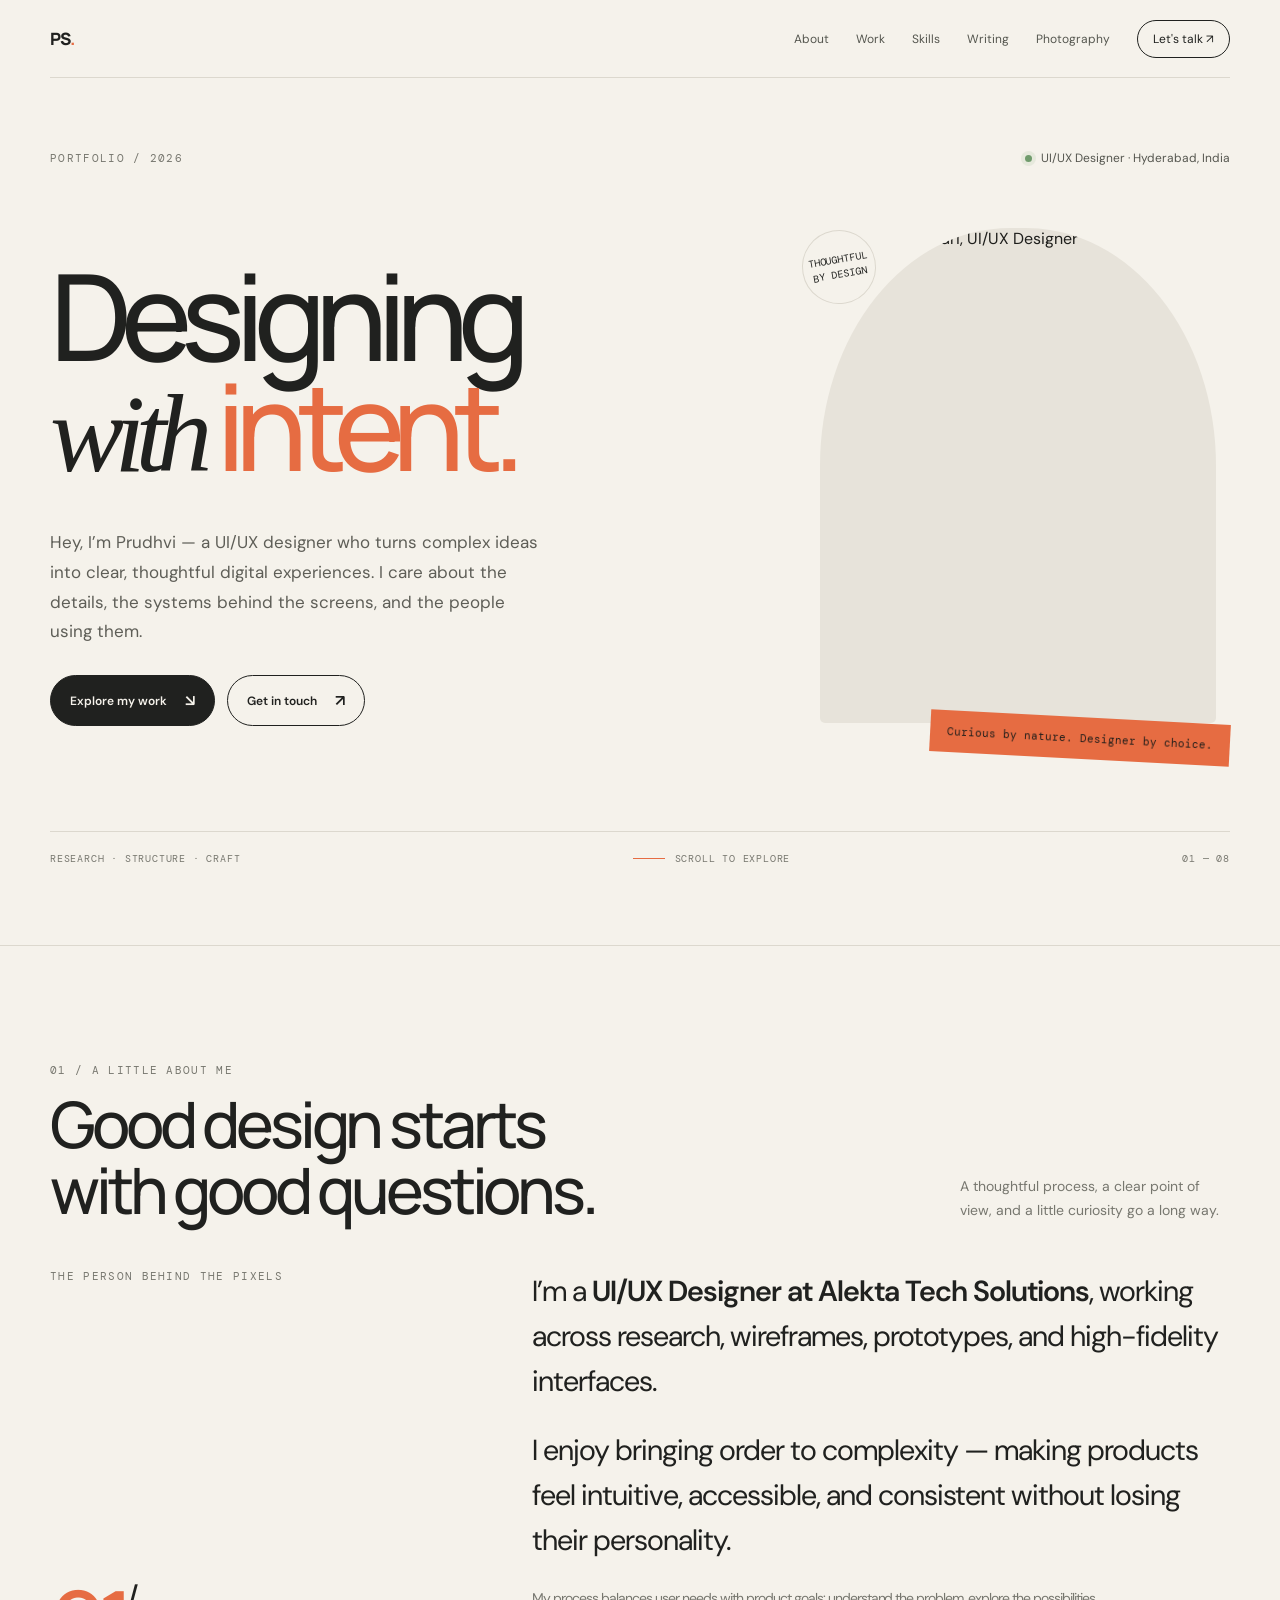
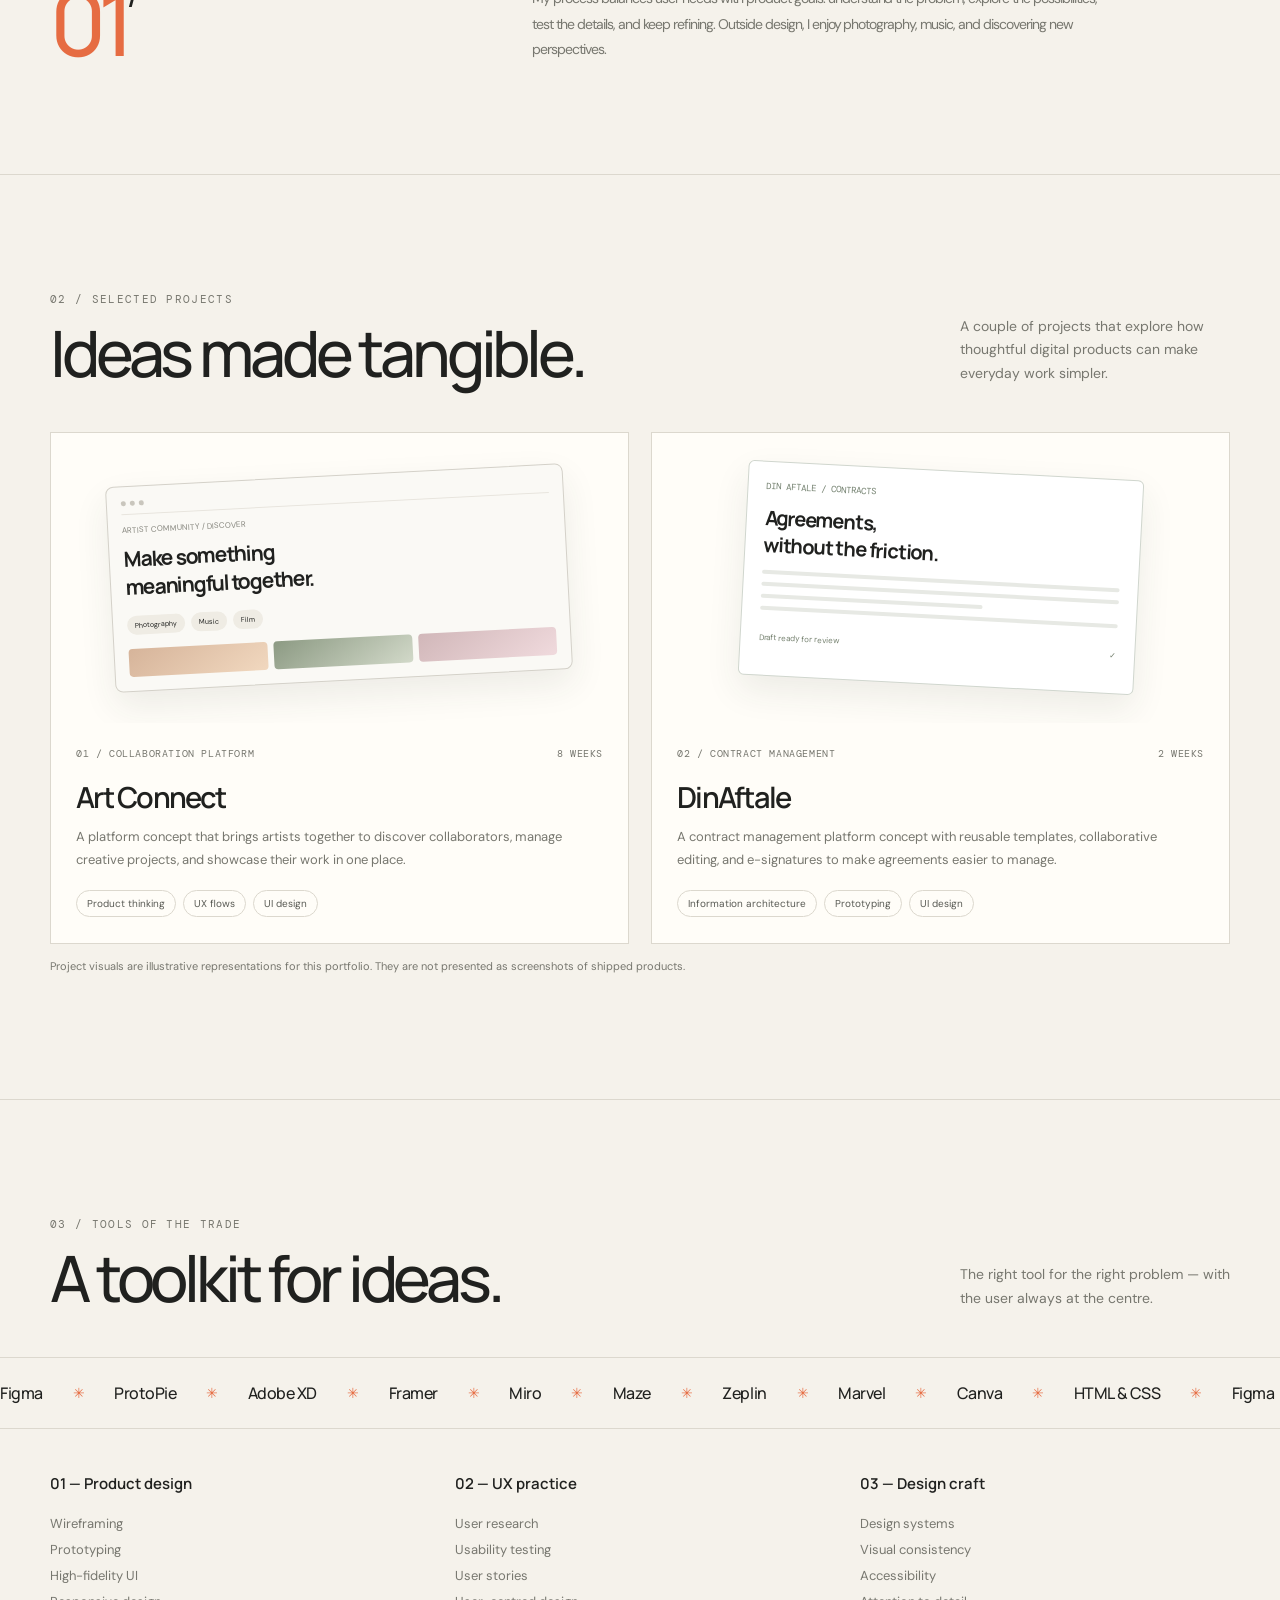
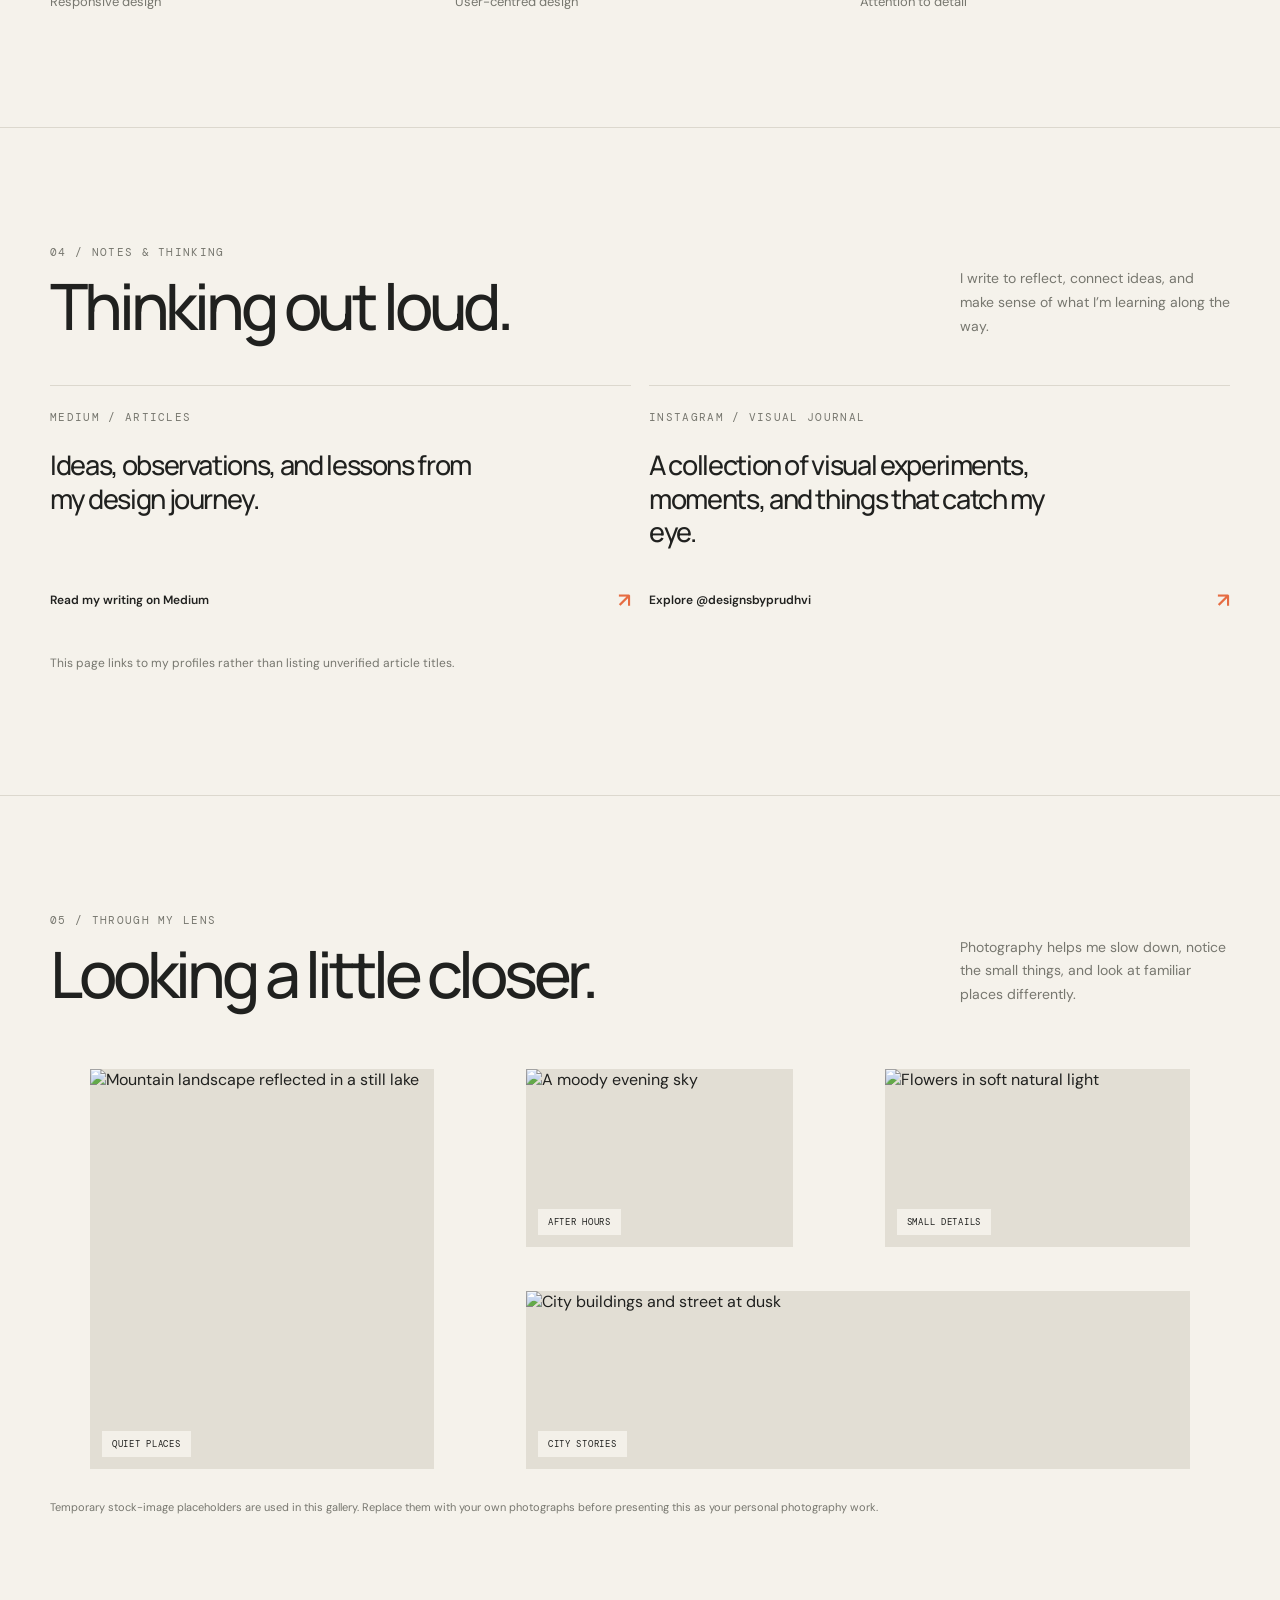
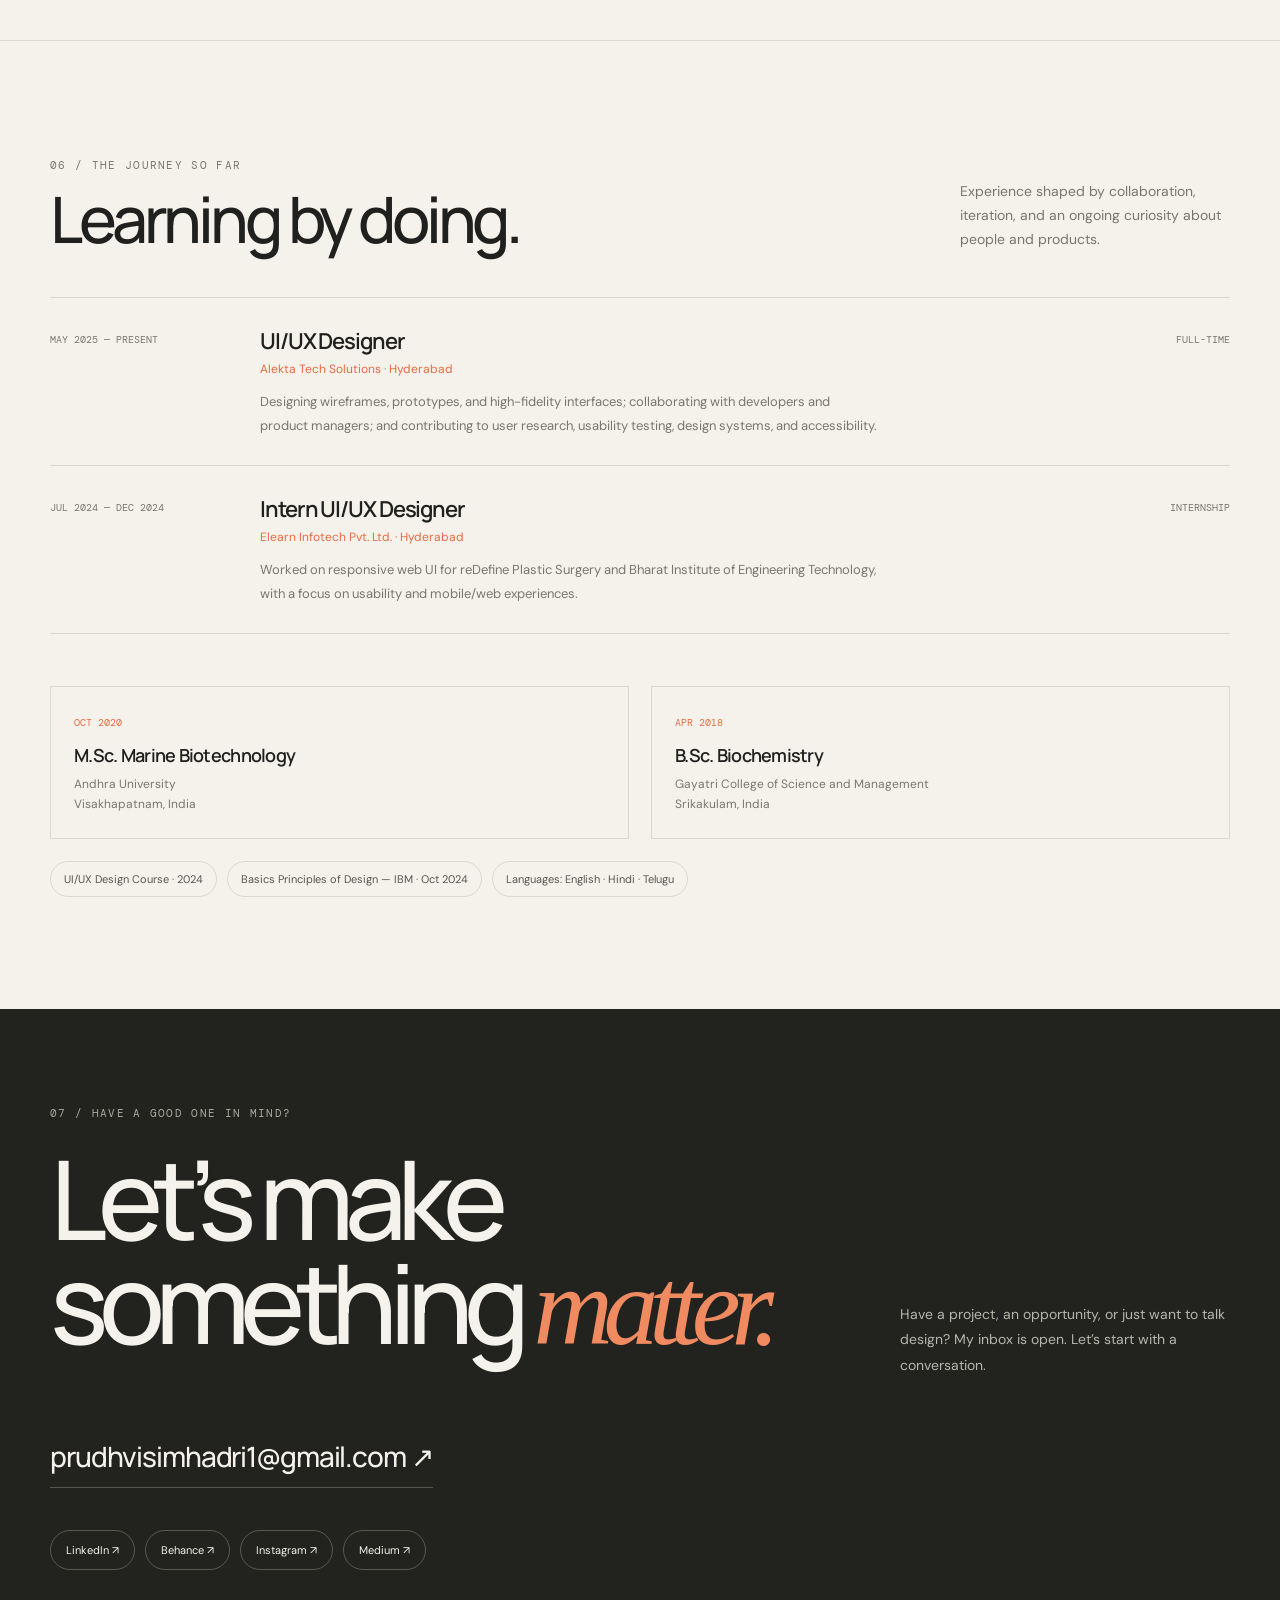
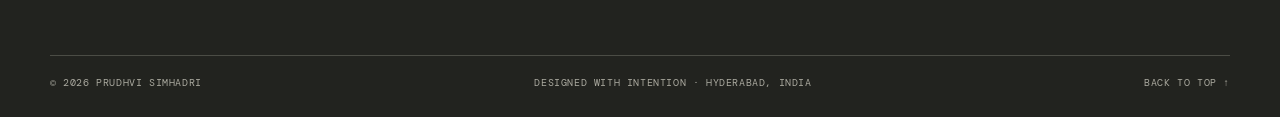
==== index.html @ 6e4f2baa "Add files via upload" ====
<!doctype html>
<html lang="en">
<head>
  <meta charset="utf-8">
  <meta name="viewport" content="width=device-width, initial-scale=1">
  <meta name="theme-color" content="#f5f2eb">
  <meta name="description" content="Prudhvi Simhadri — UI/UX Designer crafting thoughtful digital experiences through research, systems thinking, and visual design.">
  <title>Prudhvi Simhadri — UI/UX Designer</title>
  <link rel="preconnect" href="https://fonts.googleapis.com">
  <link rel="preconnect" href="https://fonts.gstatic.com" crossorigin>
  <link href="https://fonts.googleapis.com/css2?family=DM+Mono:wght@400;500&family=DM+Sans:wght@400;500;600;700&family=Manrope:wght@400;500;600;700;800&display=swap" rel="stylesheet">
  <style>
    :root{--paper:#f5f2eb;--ink:#20211f;--muted:#77776f;--line:#dcd8ce;--accent:#e66c42;--white:#fffdf8;--serif:Georgia,'Times New Roman',serif;--sans:'DM Sans',sans-serif;--display:Manrope,sans-serif;--mono:'DM Mono',monospace;--max:1180px}
    *{box-sizing:border-box}html{scroll-behavior:smooth;scroll-padding-top:86px}body{margin:0;background:var(--paper);color:var(--ink);font-family:var(--sans);-webkit-font-smoothing:antialiased}a{color:inherit;text-decoration:none}button,a{-webkit-tap-highlight-color:transparent}img{display:block;max-width:100%}.wrap{width:min(var(--max),calc(100% - 64px));margin-inline:auto}.eyebrow{font:11px var(--mono);letter-spacing:.12em;text-transform:uppercase;color:var(--muted)}.section{padding:112px 0;border-top:1px solid var(--line)}.section-head{display:flex;align-items:flex-end;justify-content:space-between;gap:28px;margin-bottom:46px}.section-title{font:500 clamp(36px,5vw,64px)/1.03 var(--display);letter-spacing:-.065em;margin:12px 0 0}.section-note{max-width:270px;color:var(--muted);font-size:14px;line-height:1.7;margin:0}
    .nav{height:78px;display:flex;align-items:center;justify-content:space-between;border-bottom:1px solid var(--line);position:sticky;top:0;z-index:20;background:rgba(245,242,235,.92);backdrop-filter:blur(14px)}.brand{font:800 17px var(--display);letter-spacing:-.06em}.brand span{color:var(--accent)}.nav-links{display:flex;align-items:center;gap:27px;font-size:12px;color:#55564f}.nav-links a{transition:color .2s}.nav-links a:hover{color:var(--accent)}.nav-cta{border:1px solid var(--ink);padding:10px 15px;border-radius:30px;color:var(--ink)!important}.menu-toggle{display:none;border:0;background:none;font-size:24px;color:var(--ink)}
    .hero{padding:72px 0 80px}.hero-top{display:flex;align-items:center;justify-content:space-between;gap:20px;margin-bottom:48px}.availability{display:flex;align-items:center;gap:9px;font-size:12px;color:#55564f}.dot{width:7px;height:7px;border-radius:50%;background:#709b6c;box-shadow:0 0 0 4px #709b6c1d}.hero-grid{display:grid;grid-template-columns:1.2fr .8fr;gap:48px;align-items:center}.hero h1{font:500 clamp(58px,9.4vw,128px)/.91 var(--display);letter-spacing:-.09em;margin:0 0 30px}.hero h1 .second{font:italic 500 .92em var(--serif);letter-spacing:-.085em}.hero h1 .accent{color:var(--accent)}.hero-intro{max-width:490px;font-size:17px;line-height:1.75;color:#5e5e57;margin:0 0 28px}.hero-actions{display:flex;align-items:center;gap:12px;flex-wrap:wrap}.btn{display:inline-flex;align-items:center;justify-content:center;gap:18px;border-radius:30px;padding:14px 19px;font-size:12px;font-weight:600;border:1px solid var(--ink);transition:transform .2s,background .2s,color .2s}.btn:hover{transform:translateY(-2px)}.btn-dark{background:var(--ink);color:var(--paper)}.btn-dark:hover{background:var(--accent);border-color:var(--accent)}.btn-light:hover{background:var(--white)}.arrow{font-size:16px}.hero-visual{position:relative;max-width:410px;justify-self:end;width:100%;padding:14px 14px 50px 0}.portrait-frame{position:relative;overflow:hidden;aspect-ratio:4/5;background:#e7e3da;border-radius:48% 48% 5px 5px}.portrait-frame img{width:100%;height:100%;object-fit:cover;object-position:center 31%;mix-blend-mode:multiply}.portrait-caption{position:absolute;right:0;bottom:14px;background:var(--accent);color:#241f1b;padding:14px 17px;font:11px var(--mono);transform:rotate(3deg)}.hero-index{position:absolute;top:16px;left:-18px;width:74px;height:74px;border:1px solid var(--line);border-radius:50%;display:grid;place-items:center;background:var(--paper);font:10px/1.5 var(--mono);text-align:center;transform:rotate(-10deg)}.hero-bottom{margin-top:58px;display:flex;justify-content:space-between;align-items:center;border-top:1px solid var(--line);padding-top:20px;color:var(--muted);font:10px var(--mono);letter-spacing:.08em;text-transform:uppercase}.scroll-mark{display:flex;align-items:center;gap:10px}.scroll-mark span{display:inline-block;width:32px;height:1px;background:var(--accent)}
    .about-grid{display:grid;grid-template-columns:.72fr 1.28fr;gap:90px}.about-aside{display:flex;flex-direction:column;justify-content:space-between;min-height:260px}.big-number{font:500 90px/.9 var(--display);letter-spacing:-.09em;color:var(--accent)}.about-copy{font-size:clamp(20px,2.3vw,29px);line-height:1.55;letter-spacing:-.035em;max-width:720px}.about-copy p{margin:0 0 24px}.about-copy strong{font-weight:600}.about-small{font-size:14px;line-height:1.8;color:var(--muted);max-width:570px}
    .project-grid{display:grid;grid-template-columns:1fr 1fr;gap:22px}.project-card{border:1px solid var(--line);background:var(--white);overflow:hidden;transition:transform .25s,border-color .25s}.project-card:hover{transform:translateY(-5px);border-color:#aaa59a}.project-art{height:290px;position:relative;overflow:hidden;display:flex;align-items:center;justify-content:center;padding:28px}.art-connect{background:#e9dfd0}.art-dinaftale{background:#dfe6df}.mini-window{width:88%;height:88%;background:#faf9f5;border:1px solid #d4d1c9;box-shadow:0 15px 35px #34352b16;border-radius:8px;padding:14px;transform:rotate(-3deg);display:flex;flex-direction:column;gap:10px}.window-top{display:flex;gap:4px;padding-bottom:8px;border-bottom:1px solid #e8e5de}.window-top i{width:5px;height:5px;border-radius:50%;background:#c9c6bd}.mock-heading{font:700 21px var(--display);letter-spacing:-.06em}.mock-sub{font-size:8px;color:#87877f}.mock-chips{display:flex;gap:6px;margin-top:5px}.mock-chips span{font-size:7px;background:#efece4;border-radius:20px;padding:5px 8px}.mock-cards{display:grid;grid-template-columns:repeat(3,1fr);gap:6px;margin-top:4px;flex:1}.mock-cards span{background:linear-gradient(145deg,#d6b49a,#f1d8bf);border-radius:4px}.mock-cards span:nth-child(2){background:linear-gradient(145deg,#8c9a83,#d2d9c9)}.mock-cards span:nth-child(3){background:linear-gradient(145deg,#d1b7b9,#f0dadd)}.doc-window{width:76%;height:92%;background:#fff;border:1px solid #d0d6ce;box-shadow:0 15px 35px #34352b16;border-radius:6px;padding:18px;transform:rotate(3deg)}.doc-label{font:9px var(--mono);color:#73806f}.doc-title{font:700 20px var(--display);letter-spacing:-.06em;margin:12px 0}.doc-line{height:4px;background:#e7e9e4;border-radius:4px;margin:8px 0;width:100%}.doc-line.short{width:62%}.doc-sign{margin-top:22px;display:flex;justify-content:space-between;align-items:center;font-size:8px;color:#75816f}.project-info{padding:24px 25px 26px}.project-meta{display:flex;justify-content:space-between;gap:12px;font:10px var(--mono);text-transform:uppercase;color:var(--muted);letter-spacing:.06em}.project-info h3{font:600 29px var(--display);letter-spacing:-.06em;margin:17px 0 9px}.project-info p{font-size:13px;line-height:1.75;color:var(--muted);max-width:490px;margin:0}.project-tags{display:flex;flex-wrap:wrap;gap:7px;margin-top:19px}.project-tags span{border:1px solid var(--line);border-radius:20px;padding:6px 10px;font-size:10px;color:#595a54}
    .marquee-shell{overflow:hidden;border-block:1px solid var(--line);padding:24px 0}.marquee{display:flex;width:max-content;animation:marquee 35s linear infinite}.marquee-shell:hover .marquee{animation-play-state:paused}.marquee-group{display:flex;align-items:center;gap:30px;padding-right:30px}.tool{font:500 16px var(--display);letter-spacing:-.03em;white-space:nowrap;display:flex;align-items:center;gap:30px}.tool:after{content:'✳';color:var(--accent);font-size:14px}@keyframes marquee{to{transform:translateX(-50%)}}.skills-bottom{display:grid;grid-template-columns:repeat(3,1fr);gap:35px;margin-top:44px}.skill-column h3{font:600 15px var(--display);margin:0 0 17px}.skill-column p{color:var(--muted);font-size:13px;line-height:2;margin:0}
    .writing-grid{display:grid;grid-template-columns:1fr 1fr;gap:18px}.writing-card{border-top:1px solid var(--line);padding:24px 0;display:flex;flex-direction:column;min-height:200px}.writing-card .eyebrow{margin-bottom:24px}.writing-card h3{font:500 27px/1.25 var(--display);letter-spacing:-.05em;margin:0 0 20px;max-width:440px}.writing-card a{margin-top:auto;font-size:12px;font-weight:600;display:flex;justify-content:space-between;align-items:center;max-width:100%;padding-top:18px}.writing-card a span{color:var(--accent);font-size:20px}.writing-note{font-size:12px;color:var(--muted);margin-top:18px}
    .photo-grid{display:grid;grid-template-columns:1.1fr .9fr 1fr;grid-template-rows:210px 210px;gap:12px}.photo{position:relative;overflow:hidden;background:#e2ded4}.photo:first-child{grid-row:span 2}.photo:nth-child(4){grid-column:2 / 4}.photo img{width:100%;height:100%;object-fit:cover;transition:transform .7s;filter:saturate(.82)}.photo:hover img{transform:scale(1.05)}.photo figcaption{position:absolute;bottom:12px;left:12px;background:rgba(245,242,235,.9);padding:7px 10px;font:9px var(--mono);text-transform:uppercase;letter-spacing:.08em}.photo-disclaimer{color:var(--muted);font-size:11px;margin-top:14px;line-height:1.6}
    .timeline{border-top:1px solid var(--line)}.timeline-item{display:grid;grid-template-columns:180px 1fr 170px;gap:30px;padding:28px 0;border-bottom:1px solid var(--line)}.timeline-date{font:10px var(--mono);color:var(--muted);padding-top:7px}.timeline-main h3{font:600 22px var(--display);letter-spacing:-.05em;margin:0 0 5px}.timeline-main .company{font-size:12px;color:var(--accent);margin-bottom:13px}.timeline-main p{font-size:13px;line-height:1.8;color:var(--muted);margin:0;max-width:620px}.timeline-type{text-align:right;font:10px var(--mono);color:var(--muted);padding-top:7px}.edu-grid{display:grid;grid-template-columns:1fr 1fr;gap:22px;margin-top:52px}.edu-card{padding:23px;border:1px solid var(--line)}.edu-card h3{font:600 18px var(--display);letter-spacing:-.04em;margin:12px 0 7px}.edu-card p{font-size:12px;line-height:1.7;color:var(--muted);margin:0}.edu-year{font:10px var(--mono);color:var(--accent)}.cert-row{display:flex;flex-wrap:wrap;gap:10px;margin-top:22px}.cert-row span{border:1px solid var(--line);border-radius:30px;padding:10px 13px;font-size:11px;color:#55564f}
    .contact{background:#22231f;color:var(--paper);padding:92px 0 28px}.contact .eyebrow{color:#aaa99f}.contact h2{font:500 clamp(48px,9vw,110px)/.95 var(--display);letter-spacing:-.085em;margin:24px 0 32px;max-width:900px}.contact h2 em{font-family:var(--serif);font-weight:400;color:#f08a61}.contact-top{display:flex;justify-content:space-between;align-items:flex-end;gap:40px}.contact-desc{font-size:14px;line-height:1.8;color:#b7b6ac;max-width:330px}.contact-links{display:flex;flex-wrap:wrap;gap:10px;margin-top:42px}.contact-links a{border:1px solid #585951;border-radius:30px;padding:12px 15px;font-size:11px;transition:background .2s,border .2s}.contact-links a:hover{background:var(--accent);border-color:var(--accent);color:#211e1b}.contact-email{font:500 clamp(17px,3vw,28px) var(--display);letter-spacing:-.04em;border-bottom:1px solid #55564e;padding-bottom:12px;display:inline-block;margin-top:45px}.footer{border-top:1px solid #4b4c45;margin-top:85px;padding-top:20px;display:flex;justify-content:space-between;gap:20px;font:10px var(--mono);color:#aaa99f;text-transform:uppercase;letter-spacing:.06em}
    .reveal{opacity:0;transform:translateY(18px);transition:opacity .7s ease,transform .7s ease}.reveal.visible{opacity:1;transform:translateY(0)}
    @media(max-width:800px){.wrap{width:min(var(--max),calc(100% - 38px))}.section{padding:78px 0}.nav{height:68px}.nav-links{gap:15px}.nav-links a:not(.nav-cta){display:none}.hero{padding-top:48px}.hero-grid{grid-template-columns:1fr .72fr;gap:24px}.hero h1{font-size:clamp(55px,10vw,86px)}.hero-intro{font-size:15px}.hero-visual{max-width:300px}.about-grid{gap:35px}.project-art{height:235px}.timeline-item{grid-template-columns:125px 1fr;gap:20px}.timeline-type{grid-column:2;text-align:left;padding-top:0}.photo-grid{grid-template-rows:170px 170px}.contact-top{display:block}.contact-desc{margin-top:0}}
    @media(max-width:560px){.wrap{width:calc(100% - 34px)}.nav-links{gap:0}.nav-cta{padding:9px 12px;font-size:11px}.menu-toggle{display:block}.nav-links.open{position:absolute;top:67px;left:0;right:0;padding:20px 18px;background:var(--paper);border-bottom:1px solid var(--line);display:flex;flex-direction:column;align-items:stretch;gap:17px}.nav-links.open a:not(.nav-cta){display:block}.nav-links.open .nav-cta{text-align:center}.hero-top{align-items:flex-start;flex-direction:column;margin-bottom:28px}.hero-grid{grid-template-columns:1fr;gap:35px}.hero h1{font-size:clamp(64px,16vw,92px)}.hero-visual{width:80%;justify-self:center;max-width:330px}.hero-bottom{margin-top:35px}.section-head{align-items:flex-start;flex-direction:column;margin-bottom:32px}.section-note{max-width:400px}.about-grid{grid-template-columns:1fr;gap:30px}.about-aside{min-height:0;flex-direction:row;align-items:flex-end}.big-number{font-size:64px}.about-copy{font-size:21px}.project-grid,.writing-grid,.edu-grid{grid-template-columns:1fr}.project-art{height:260px}.skills-bottom{grid-template-columns:1fr;gap:26px}.photo-grid{grid-template-columns:1fr 1fr;grid-template-rows:230px 160px 160px}.photo:first-child{grid-row:span 2}.photo:nth-child(4){grid-column:1 / 3}.timeline-item{grid-template-columns:1fr;gap:8px;padding:23px 0}.timeline-type{grid-column:auto}.timeline-date{padding-top:0}.contact{padding-top:72px}.contact h2{font-size:clamp(52px,14vw,78px)}.footer{flex-direction:column;gap:10px;margin-top:60px}.hero-index{left:-12px;width:62px;height:62px}}
    @media(prefers-reduced-motion:reduce){html{scroll-behavior:auto}*,*:before,*:after{animation-duration:.01ms!important;animation-iteration-count:1!important;transition-duration:.01ms!important}.reveal{opacity:1;transform:none}}
  </style>
</head>
<body>
  <header class="nav wrap" aria-label="Main navigation">
    <a class="brand" href="#top" aria-label="Prudhvi Simhadri home">PS<span>.</span></a>
    <button class="menu-toggle" aria-label="Toggle navigation" aria-expanded="false">☰</button>
    <nav class="nav-links" id="navLinks">
      <a href="#about">About</a><a href="#work">Work</a><a href="#skills">Skills</a><a href="#writing">Writing</a><a href="#photography">Photography</a><a class="nav-cta" href="#contact">Let's talk ↗</a>
    </nav>
  </header>
  <main id="top">
    <section class="hero wrap">
      <div class="hero-top"><span class="eyebrow">Portfolio / 2026</span><span class="availability"><i class="dot"></i> UI/UX Designer · Hyderabad, India</span></div>
      <div class="hero-grid">
        <div class="hero-copy reveal">
          <h1>Designing<br><span class="second">with</span> <span class="accent">intent.</span></h1>
          <p class="hero-intro">Hey, I’m Prudhvi — a UI/UX designer who turns complex ideas into clear, thoughtful digital experiences. I care about the details, the systems behind the screens, and the people using them.</p>
          <div class="hero-actions"><a class="btn btn-dark" href="#work">Explore my work <span class="arrow">↘</span></a><a class="btn btn-light" href="mailto:prudhvisimhadri1@gmail.com">Get in touch <span class="arrow">↗</span></a></div>
        </div>
        <div class="hero-visual reveal"><div class="hero-index">THOUGHTFUL<br>BY DESIGN</div><div class="portrait-frame"><img src="assets/portrait.jpg" alt="Prudhvi Simhadri, UI/UX Designer" fetchpriority="high"></div><div class="portrait-caption">Curious by nature. Designer by choice.</div></div>
      </div>
      <div class="hero-bottom"><span>Research · Structure · Craft</span><span class="scroll-mark"><span></span> Scroll to explore</span><span>01 — 08</span></div>
    </section>
    <section class="section" id="about"><div class="wrap"><div class="section-head"><div><span class="eyebrow">01 / A little about me</span><h2 class="section-title">Good design starts<br>with good questions.</h2></div><p class="section-note">A thoughtful process, a clear point of view, and a little curiosity go a long way.</p></div><div class="about-grid reveal"><div class="about-aside"><span class="eyebrow">The person behind the pixels</span><span class="big-number">01<span style="font-size:.35em;vertical-align:top;color:var(--ink)">/</span></span></div><div class="about-copy"><p>I’m a <strong>UI/UX Designer at Alekta Tech Solutions</strong>, working across research, wireframes, prototypes, and high-fidelity interfaces.</p><p>I enjoy bringing order to complexity — making products feel intuitive, accessible, and consistent without losing their personality.</p><div class="about-small">My process balances user needs with product goals: understand the problem, explore the possibilities, test the details, and keep refining. Outside design, I enjoy photography, music, and discovering new perspectives.</div></div></div></div></section>
    <section class="section" id="work"><div class="wrap"><div class="section-head"><div><span class="eyebrow">02 / Selected projects</span><h2 class="section-title">Ideas made tangible.</h2></div><p class="section-note">A couple of projects that explore how thoughtful digital products can make everyday work simpler.</p></div><div class="project-grid">
      <article class="project-card reveal"><div class="project-art"><div class="mini-window"><div class="window-top"><i></i><i></i><i></i></div><div class="mock-sub">ARTIST COMMUNITY / DISCOVER</div><div class="mock-heading">Make something<br>meaningful together.</div><div class="mock-chips"><span>Photography</span><span>Music</span><span>Film</span></div><div class="mock-cards"><span></span><span></span><span></span></div></div></div><div class="project-info"><div class="project-meta"><span>01 / Collaboration platform</span><span>8 weeks</span></div><h3>Art Connect</h3><p>A platform concept that brings artists together to discover collaborators, manage creative projects, and showcase their work in one place.</p><div class="project-tags"><span>Product thinking</span><span>UX flows</span><span>UI design</span></div></div></article>
      <article class="project-card reveal"><div class="project-art"><div class="doc-window"><div class="doc-label">DIN AFTALE / CONTRACTS</div><div class="doc-title">Agreements,<br>without the friction.</div><div class="doc-line"></div><div class="doc-line"></div><div class="doc-line short"></div><div class="doc-line"></div><div class="doc-sign"><span>Draft ready for review</span><span>✓</span></div></div></div><div class="project-info"><div class="project-meta"><span>02 / Contract management</span><span>2 weeks</span></div><h3>DinAftale</h3><p>A contract management platform concept with reusable templates, collaborative editing, and e-signatures to make agreements easier to manage.</p><div class="project-tags"><span>Information architecture</span><span>Prototyping</span><span>UI design</span></div></div></article>
    </div><p class="photo-disclaimer">Project visuals are illustrative representations for this portfolio. They are not presented as screenshots of shipped products.</p></div></section>
    <section class="section" id="skills"><div class="wrap"><div class="section-head"><div><span class="eyebrow">03 / Tools of the trade</span><h2 class="section-title">A toolkit for ideas.</h2></div><p class="section-note">The right tool for the right problem — with the user always at the centre.</p></div></div><div class="marquee-shell" aria-label="Design tools"><div class="marquee"><div class="marquee-group"><span class="tool">Figma</span><span class="tool">ProtoPie</span><span class="tool">Adobe XD</span><span class="tool">Framer</span><span class="tool">Miro</span><span class="tool">Maze</span><span class="tool">Zeplin</span><span class="tool">Marvel</span><span class="tool">Canva</span><span class="tool">HTML & CSS</span></div><div class="marquee-group" aria-hidden="true"><span class="tool">Figma</span><span class="tool">ProtoPie</span><span class="tool">Adobe XD</span><span class="tool">Framer</span><span class="tool">Miro</span><span class="tool">Maze</span><span class="tool">Zeplin</span><span class="tool">Marvel</span><span class="tool">Canva</span><span class="tool">HTML & CSS</span></div></div></div><div class="wrap"><div class="skills-bottom"><div class="skill-column"><h3>01 — Product design</h3><p>Wireframing<br>Prototyping<br>High-fidelity UI<br>Responsive design</p></div><div class="skill-column"><h3>02 — UX practice</h3><p>User research<br>Usability testing<br>User stories<br>User-centred design</p></div><div class="skill-column"><h3>03 — Design craft</h3><p>Design systems<br>Visual consistency<br>Accessibility<br>Attention to detail</p></div></div></div></section>
    <section class="section" id="writing"><div class="wrap"><div class="section-head"><div><span class="eyebrow">04 / Notes & thinking</span><h2 class="section-title">Thinking out loud.</h2></div><p class="section-note">I write to reflect, connect ideas, and make sense of what I’m learning along the way.</p></div><div class="writing-grid"><article class="writing-card reveal"><span class="eyebrow">Medium / Articles</span><h3>Ideas, observations, and lessons from my design journey.</h3><a href="https://medium.com/@prudhvisimhadri1" target="_blank" rel="noopener noreferrer">Read my writing on Medium <span>↗</span></a></article><article class="writing-card reveal"><span class="eyebrow">Instagram / Visual journal</span><h3>A collection of visual experiments, moments, and things that catch my eye.</h3><a href="https://www.instagram.com/designsbyprudhvi/" target="_blank" rel="noopener noreferrer">Explore @designsbyprudhvi <span>↗</span></a></article></div><p class="writing-note">This page links to my profiles rather than listing unverified article titles.</p></div></section>
    <section class="section" id="photography"><div class="wrap"><div class="section-head"><div><span class="eyebrow">05 / Through my lens</span><h2 class="section-title">Looking a little closer.</h2></div><p class="section-note">Photography helps me slow down, notice the small things, and look at familiar places differently.</p></div><div class="photo-grid reveal">
      <figure class="photo"><img loading="lazy" src="https://images.unsplash.com/photo-1470770841072-f978cf4d019e?auto=format&fit=crop&w=900&q=80" alt="Mountain landscape reflected in a still lake"><figcaption>Quiet places</figcaption></figure>
      <figure class="photo"><img loading="lazy" src="https://images.unsplash.com/photo-1519608487953-e999c86e7455?auto=format&fit=crop&w=700&q=80" alt="A moody evening sky"><figcaption>After hours</figcaption></figure>
      <figure class="photo"><img loading="lazy" src="https://images.unsplash.com/photo-1490750967868-88aa4486c946?auto=format&fit=crop&w=700&q=80" alt="Flowers in soft natural light"><figcaption>Small details</figcaption></figure>
      <figure class="photo"><img loading="lazy" src="https://images.unsplash.com/photo-1519501025264-65ba15a82390?auto=format&fit=crop&w=1100&q=80" alt="City buildings and street at dusk"><figcaption>City stories</figcaption></figure>
    </div><p class="photo-disclaimer">Temporary stock-image placeholders are used in this gallery. Replace them with your own photographs before presenting this as your personal photography work.</p></div></section>
    <section class="section" id="experience"><div class="wrap"><div class="section-head"><div><span class="eyebrow">06 / The journey so far</span><h2 class="section-title">Learning by doing.</h2></div><p class="section-note">Experience shaped by collaboration, iteration, and an ongoing curiosity about people and products.</p></div><div class="timeline">
      <article class="timeline-item reveal"><div class="timeline-date">MAY 2025 — PRESENT</div><div class="timeline-main"><h3>UI/UX Designer</h3><div class="company">Alekta Tech Solutions · Hyderabad</div><p>Designing wireframes, prototypes, and high-fidelity interfaces; collaborating with developers and product managers; and contributing to user research, usability testing, design systems, and accessibility.</p></div><div class="timeline-type">FULL-TIME</div></article>
      <article class="timeline-item reveal"><div class="timeline-date">JUL 2024 — DEC 2024</div><div class="timeline-main"><h3>Intern UI/UX Designer</h3><div class="company">Elearn Infotech Pvt. Ltd. · Hyderabad</div><p>Worked on responsive web UI for reDefine Plastic Surgery and Bharat Institute of Engineering Technology, with a focus on usability and mobile/web experiences.</p></div><div class="timeline-type">INTERNSHIP</div></article>
    </div><div class="edu-grid"><article class="edu-card reveal"><span class="edu-year">OCT 2020</span><h3>M.Sc. Marine Biotechnology</h3><p>Andhra University<br>Visakhapatnam, India</p></article><article class="edu-card reveal"><span class="edu-year">APR 2018</span><h3>B.Sc. Biochemistry</h3><p>Gayatri College of Science and Management<br>Srikakulam, India</p></article></div><div class="cert-row"><span>UI/UX Design Course · 2024</span><span>Basics Principles of Design — IBM · Oct 2024</span><span>Languages: English · Hindi · Telugu</span></div></div></section>
  </main>
  <footer class="contact" id="contact"><div class="wrap"><div class="contact-top"><div><span class="eyebrow">07 / Have a good one in mind?</span><h2>Let’s make<br>something <em>matter.</em></h2></div><p class="contact-desc">Have a project, an opportunity, or just want to talk design? My inbox is open. Let’s start with a conversation.</p></div><a class="contact-email" href="mailto:prudhvisimhadri1@gmail.com">prudhvisimhadri1@gmail.com ↗</a><div class="contact-links"><a href="https://www.linkedin.com/in/prudhvi-simhadri-262988332" target="_blank" rel="noopener noreferrer">LinkedIn ↗</a><a href="https://www.behance.net/prudhvisimhadri1" target="_blank" rel="noopener noreferrer">Behance ↗</a><a href="https://www.instagram.com/designsbyprudhvi/" target="_blank" rel="noopener noreferrer">Instagram ↗</a><a href="https://medium.com/@prudhvisimhadri1" target="_blank" rel="noopener noreferrer">Medium ↗</a></div><div class="footer"><span>© <span id="year">2026</span> Prudhvi Simhadri</span><span>Designed with intention · Hyderabad, India</span><a href="#top">Back to top ↑</a></div></div></footer>
  <script>
    const toggle=document.querySelector('.menu-toggle');
    const nav=document.querySelector('#navLinks');
    toggle.addEventListener('click',()=>{const open=nav.classList.toggle('open');toggle.setAttribute('aria-expanded',String(open));toggle.textContent=open?'×':'☰'});
    nav.querySelectorAll('a').forEach(link=>link.addEventListener('click',()=>{nav.classList.remove('open');toggle.setAttribute('aria-expanded','false');toggle.textContent='☰'}));
    document.querySelector('#year').textContent=new Date().getFullYear();
    const observer=new IntersectionObserver(entries=>entries.forEach(entry=>{if(entry.isIntersecting){entry.target.classList.add('visible');observer.unobserve(entry.target)}}),{threshold:.12});
    document.querySelectorAll('.reveal').forEach(el=>observer.observe(el));
  </script>
</body>
</html>
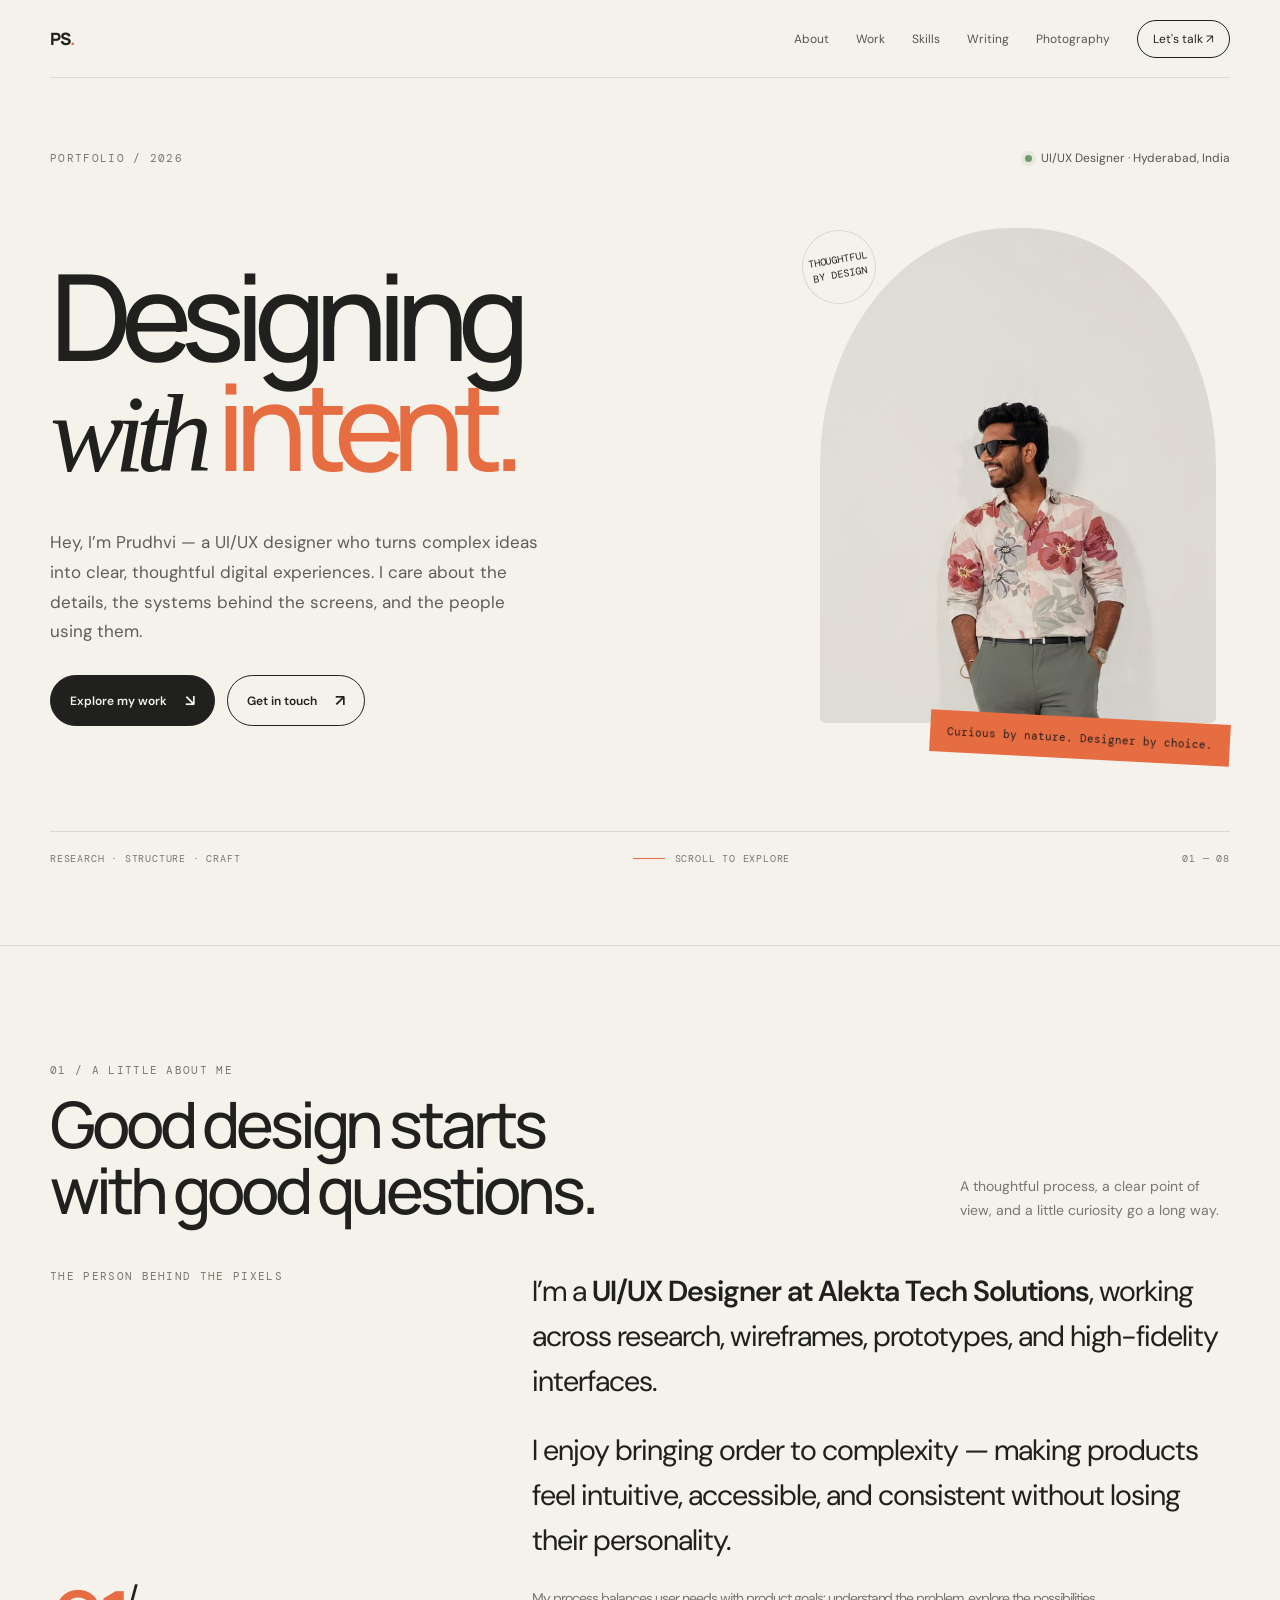
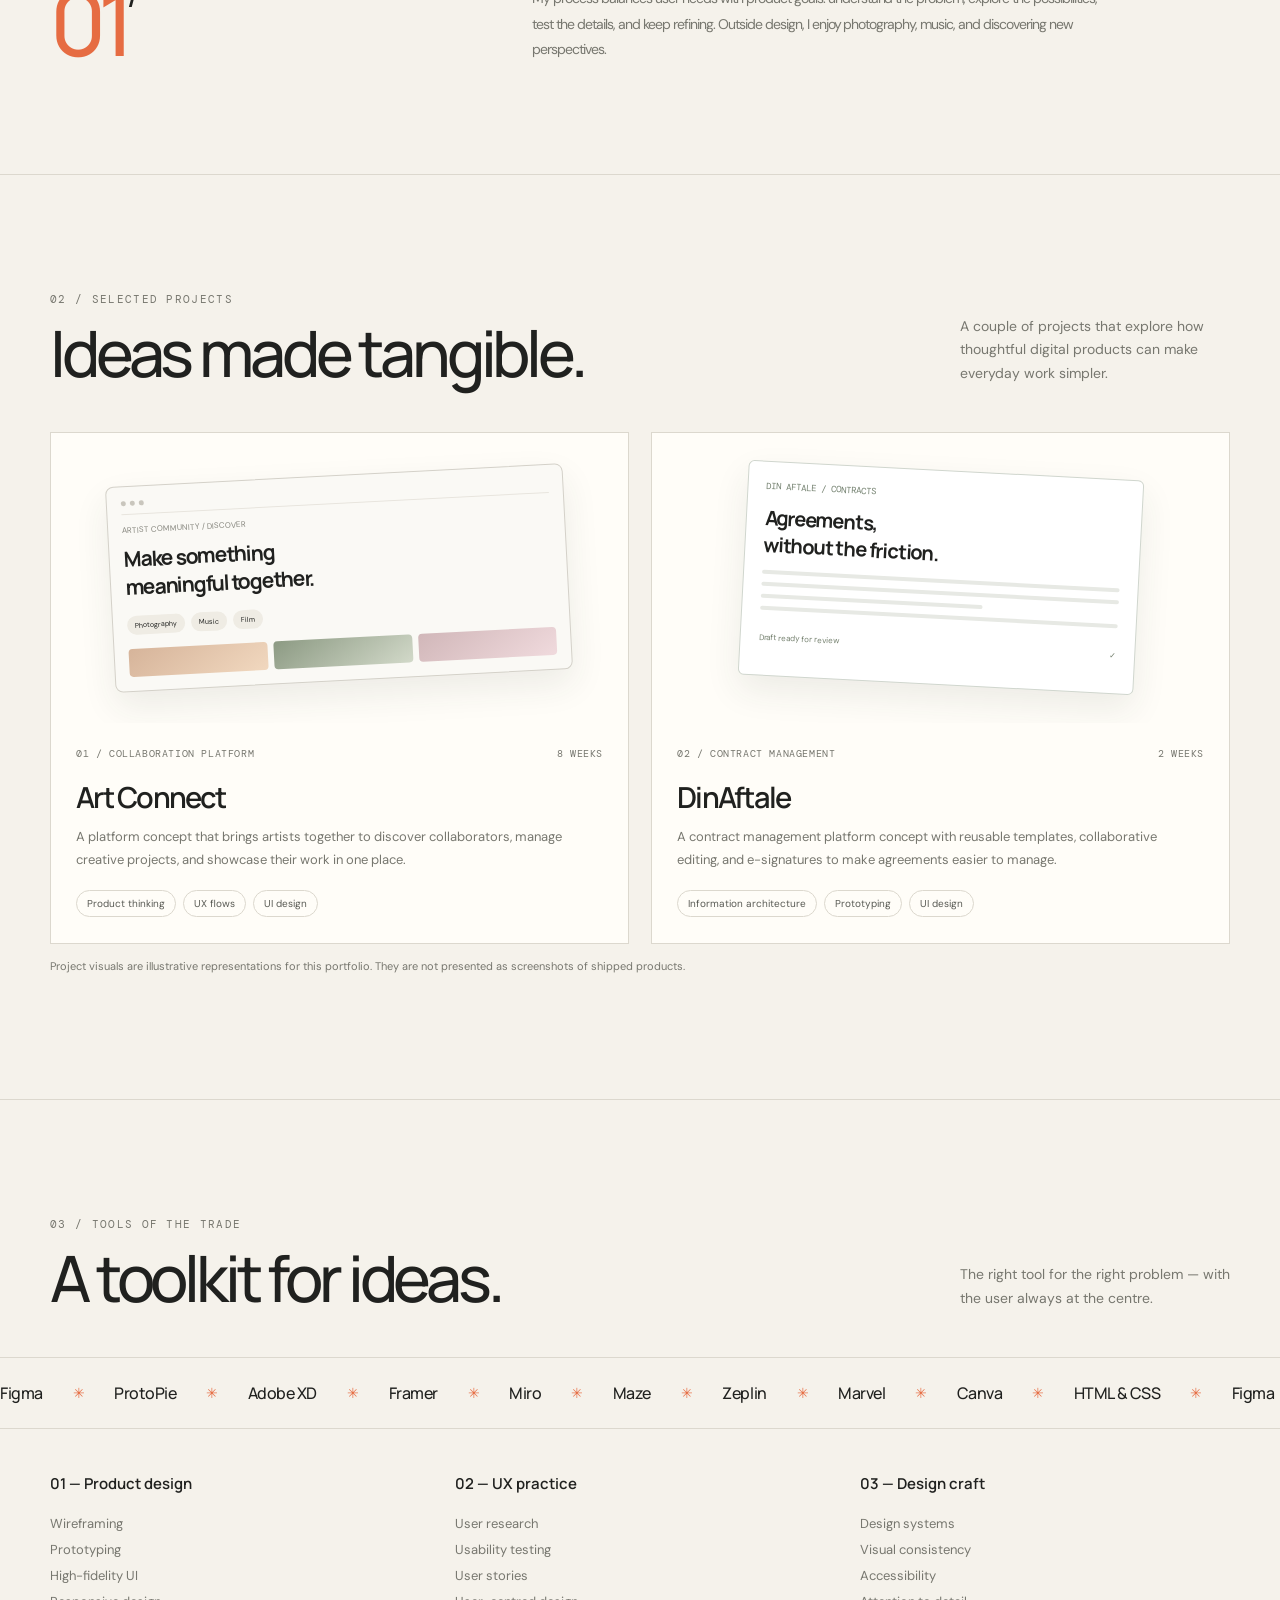
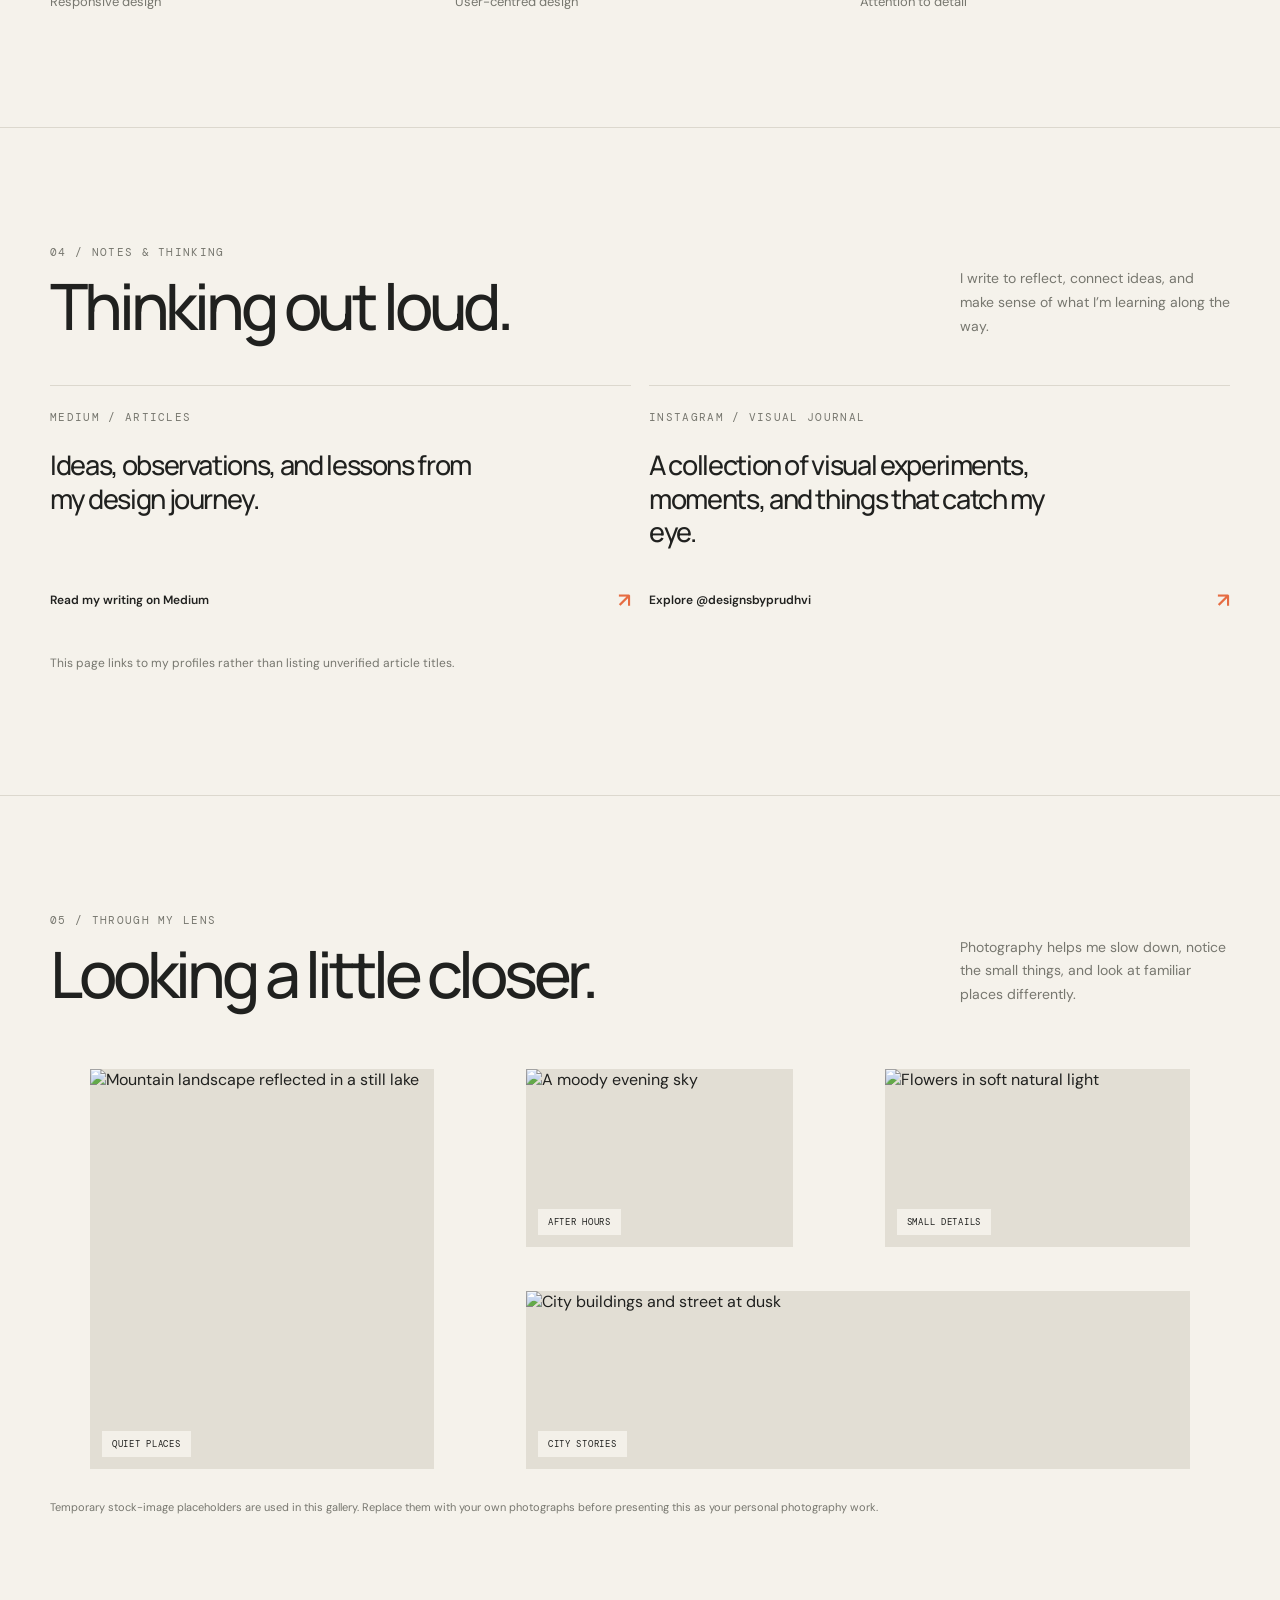
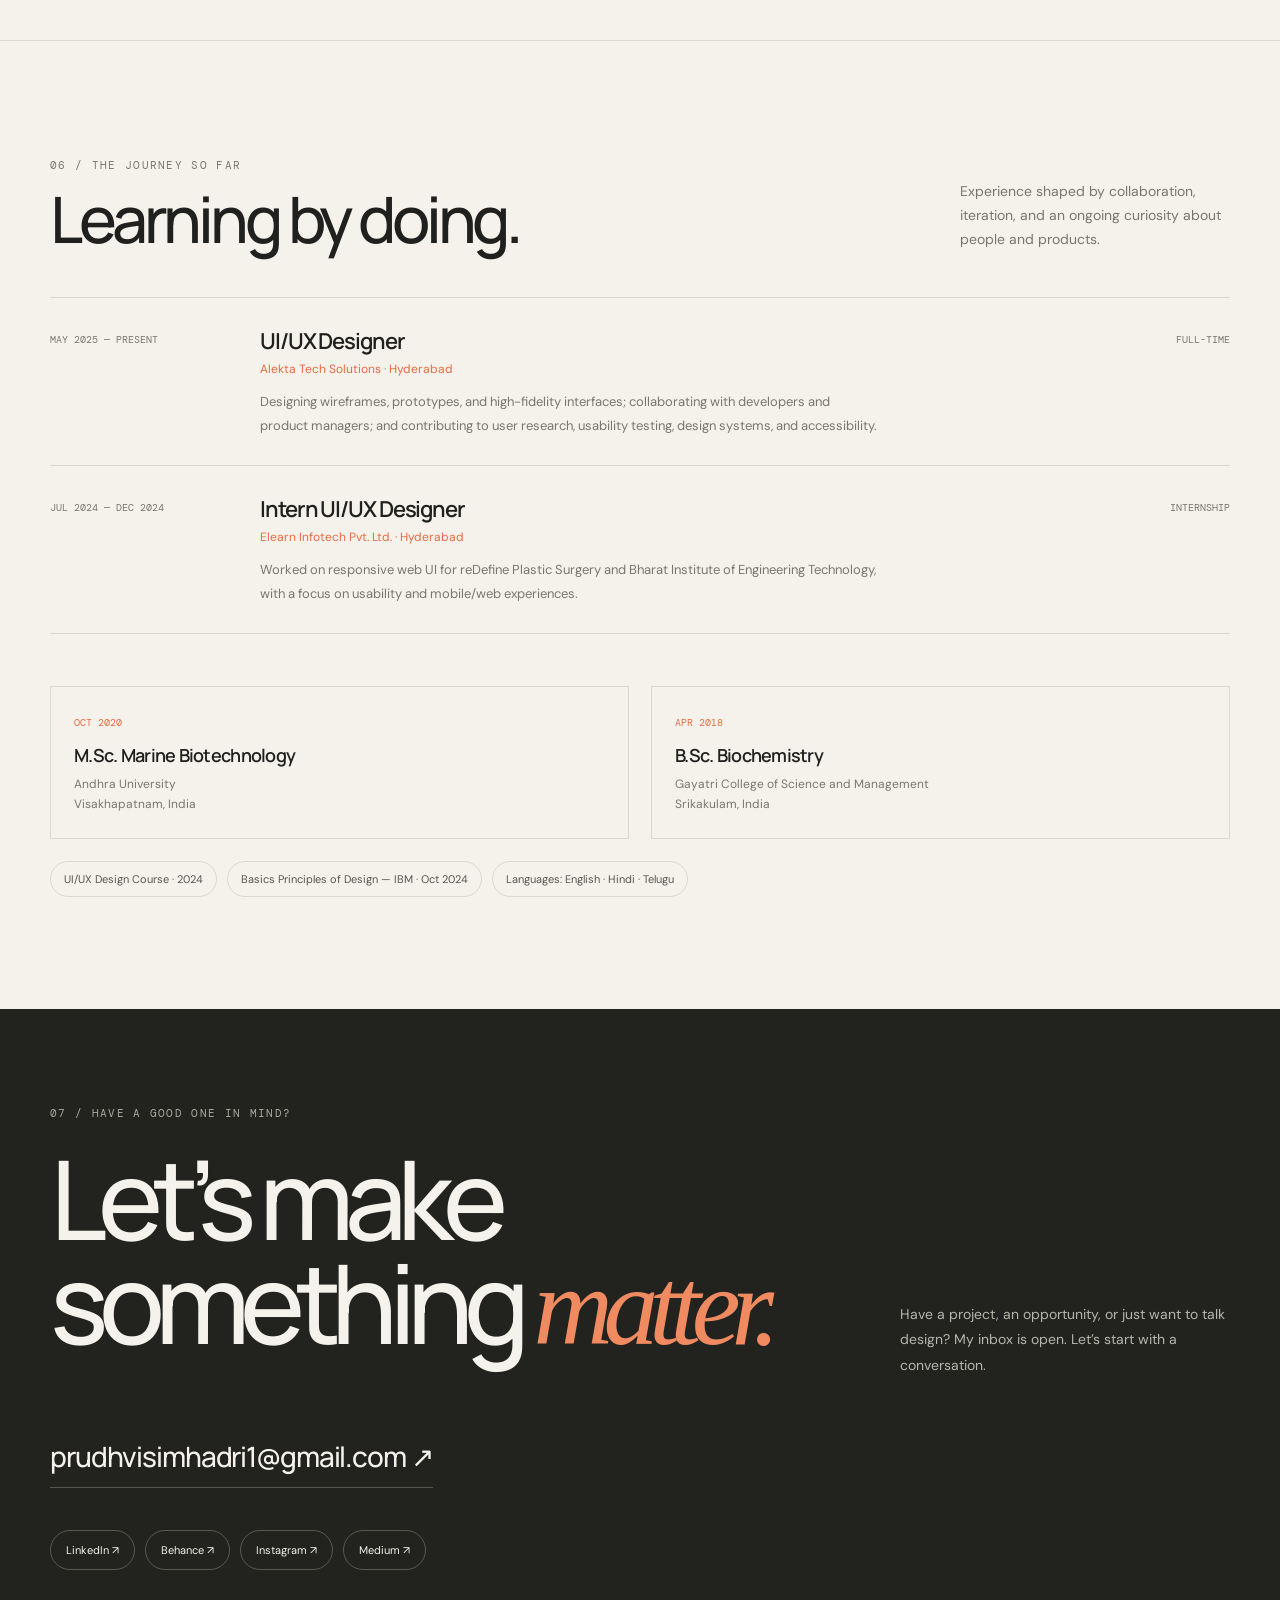
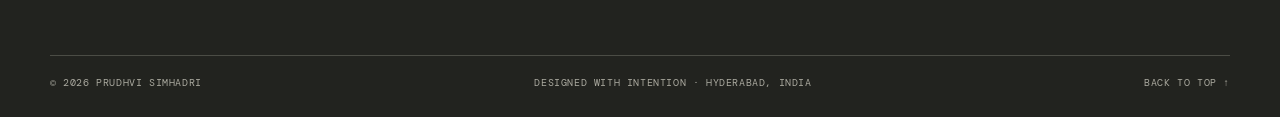
==== commit a6c49437: "Updated Assets" ====
--- a/index.html
+++ b/index.html
@@ -44,7 +44,7 @@
           <p class="hero-intro">Hey, I’m Prudhvi — a UI/UX designer who turns complex ideas into clear, thoughtful digital experiences. I care about the details, the systems behind the screens, and the people using them.</p>
           <div class="hero-actions"><a class="btn btn-dark" href="#work">Explore my work <span class="arrow">↘</span></a><a class="btn btn-light" href="mailto:prudhvisimhadri1@gmail.com">Get in touch <span class="arrow">↗</span></a></div>
         </div>
-        <div class="hero-visual reveal"><div class="hero-index">THOUGHTFUL<br>BY DESIGN</div><div class="portrait-frame"><img src="assets/portrait.jpg" alt="Prudhvi Simhadri, UI/UX Designer" fetchpriority="high"></div><div class="portrait-caption">Curious by nature. Designer by choice.</div></div>
+        <div class="hero-visual reveal"><div class="hero-index">THOUGHTFUL<br>BY DESIGN</div><div class="portrait-frame"><img src="Assets/portrait.jpg" alt="Prudhvi Simhadri, UI/UX Designer" fetchpriority="high"></div><div class="portrait-caption">Curious by nature. Designer by choice.</div></div>
       </div>
       <div class="hero-bottom"><span>Research · Structure · Craft</span><span class="scroll-mark"><span></span> Scroll to explore</span><span>01 — 08</span></div>
     </section>
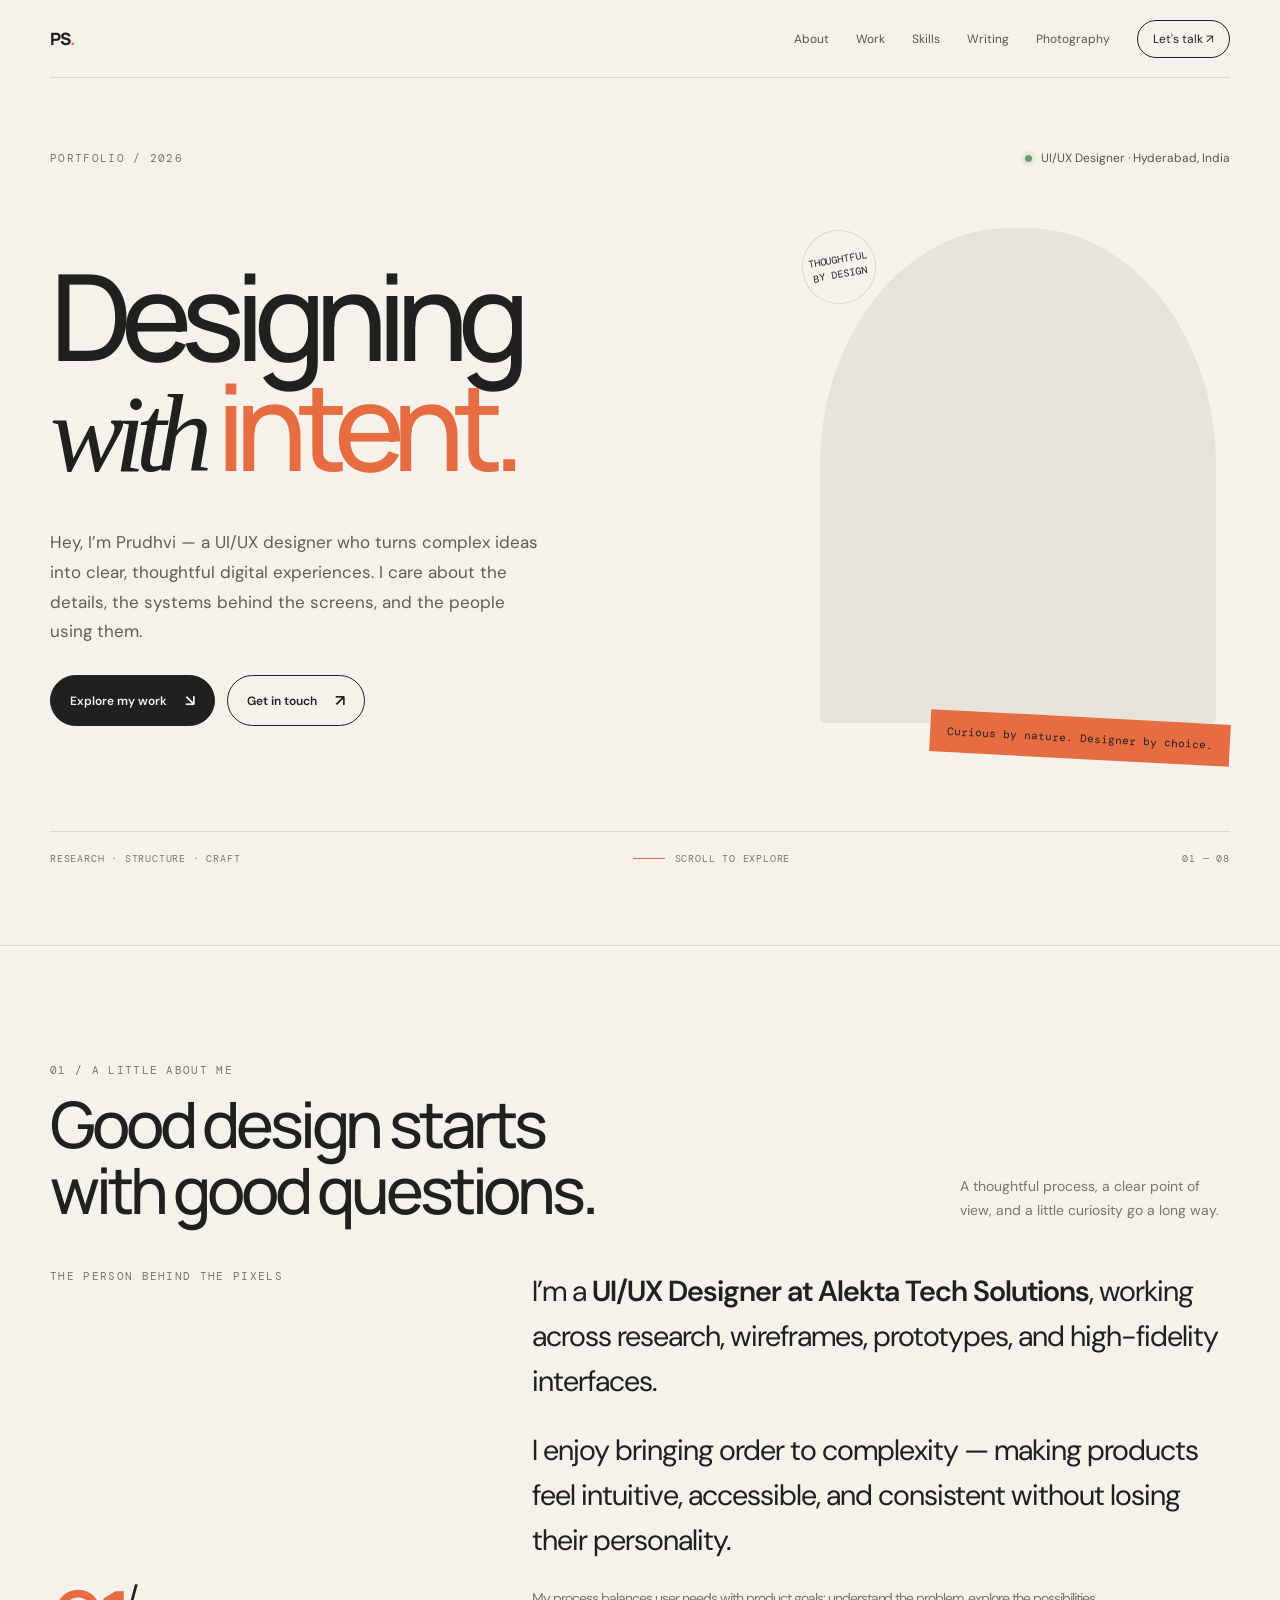
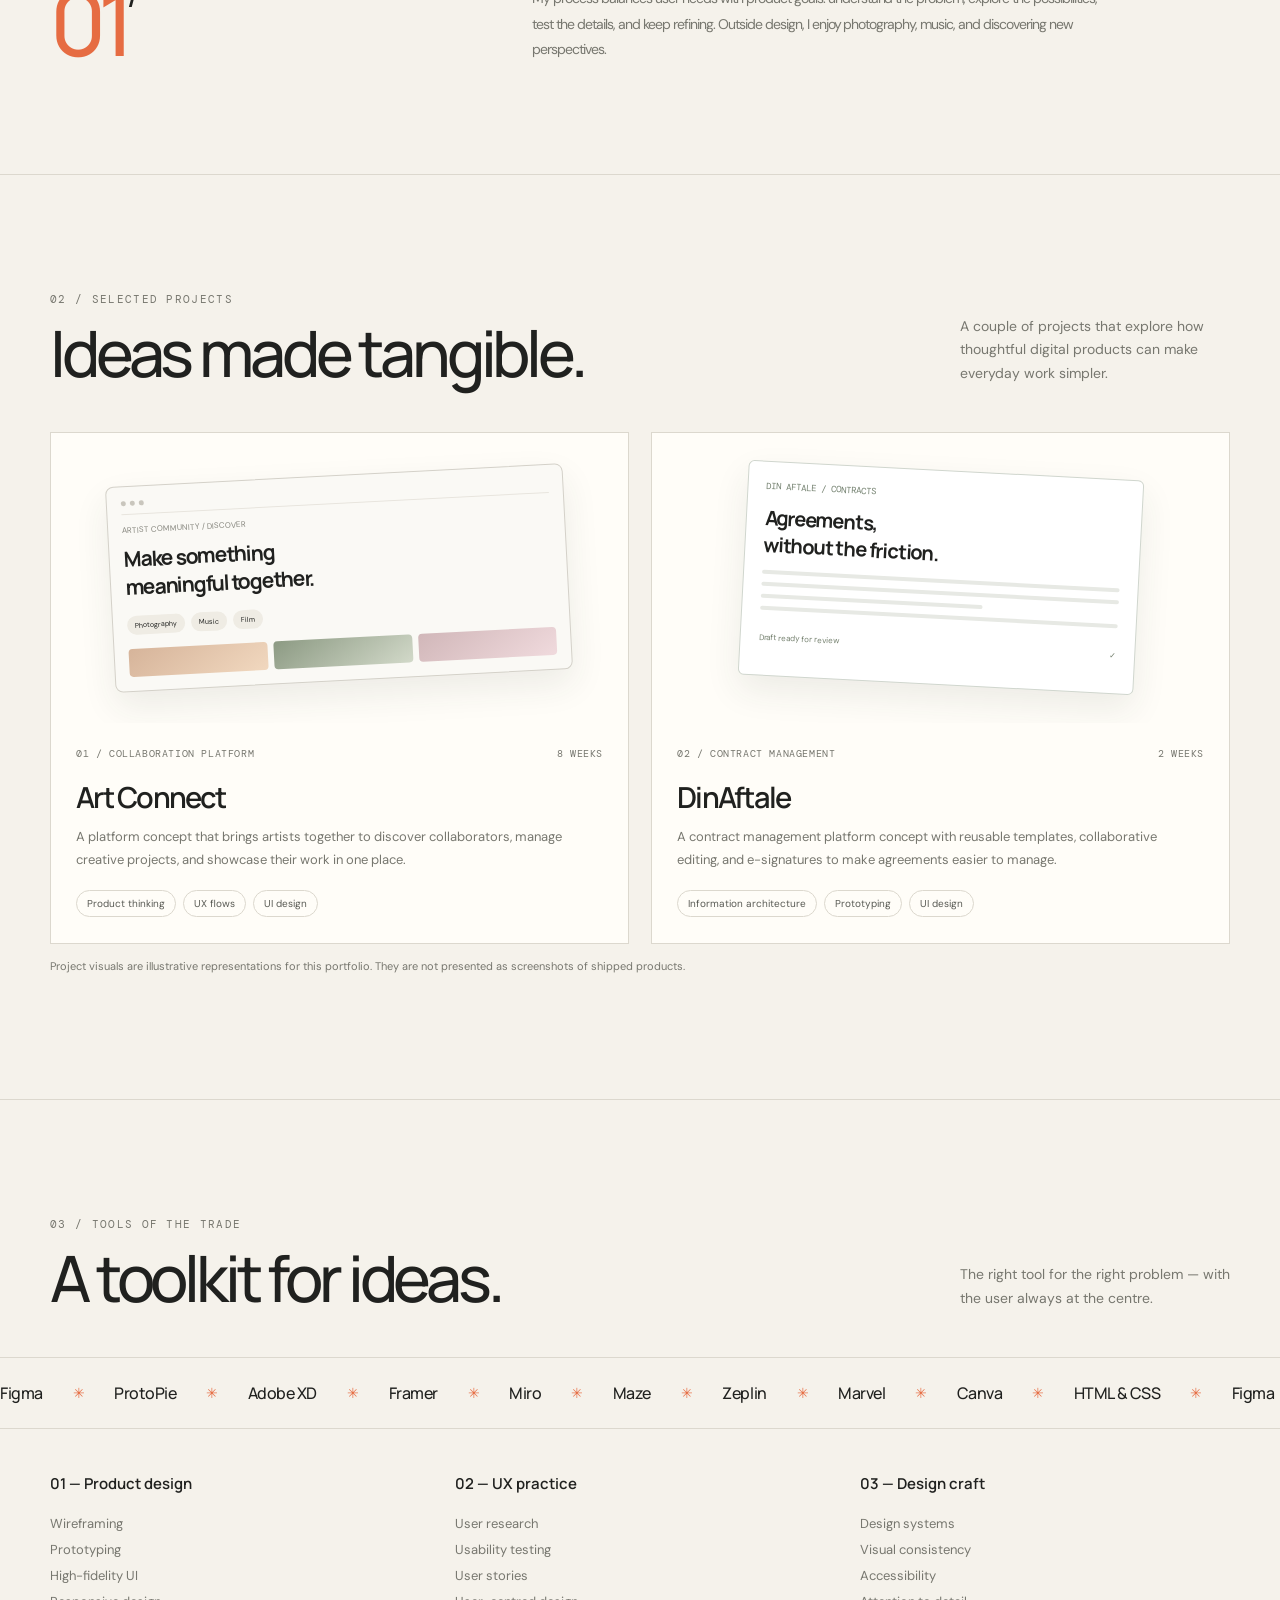
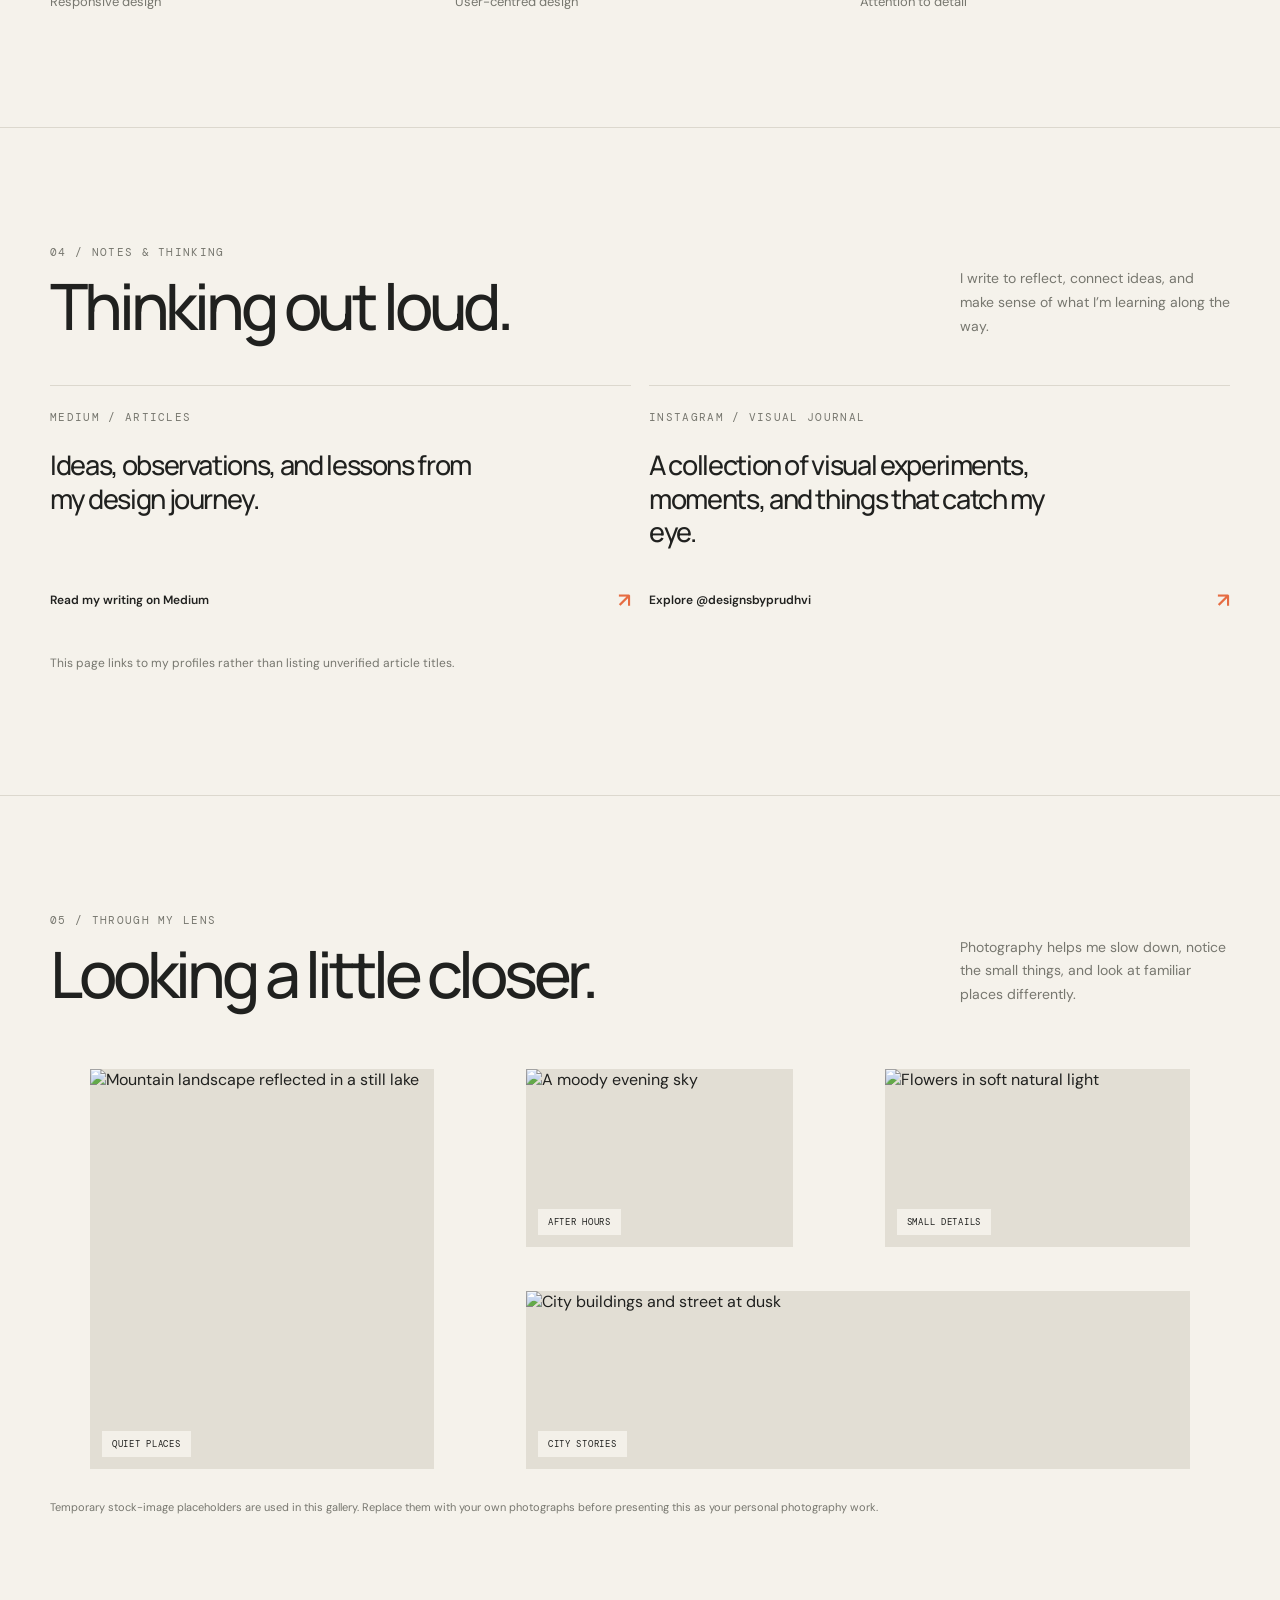
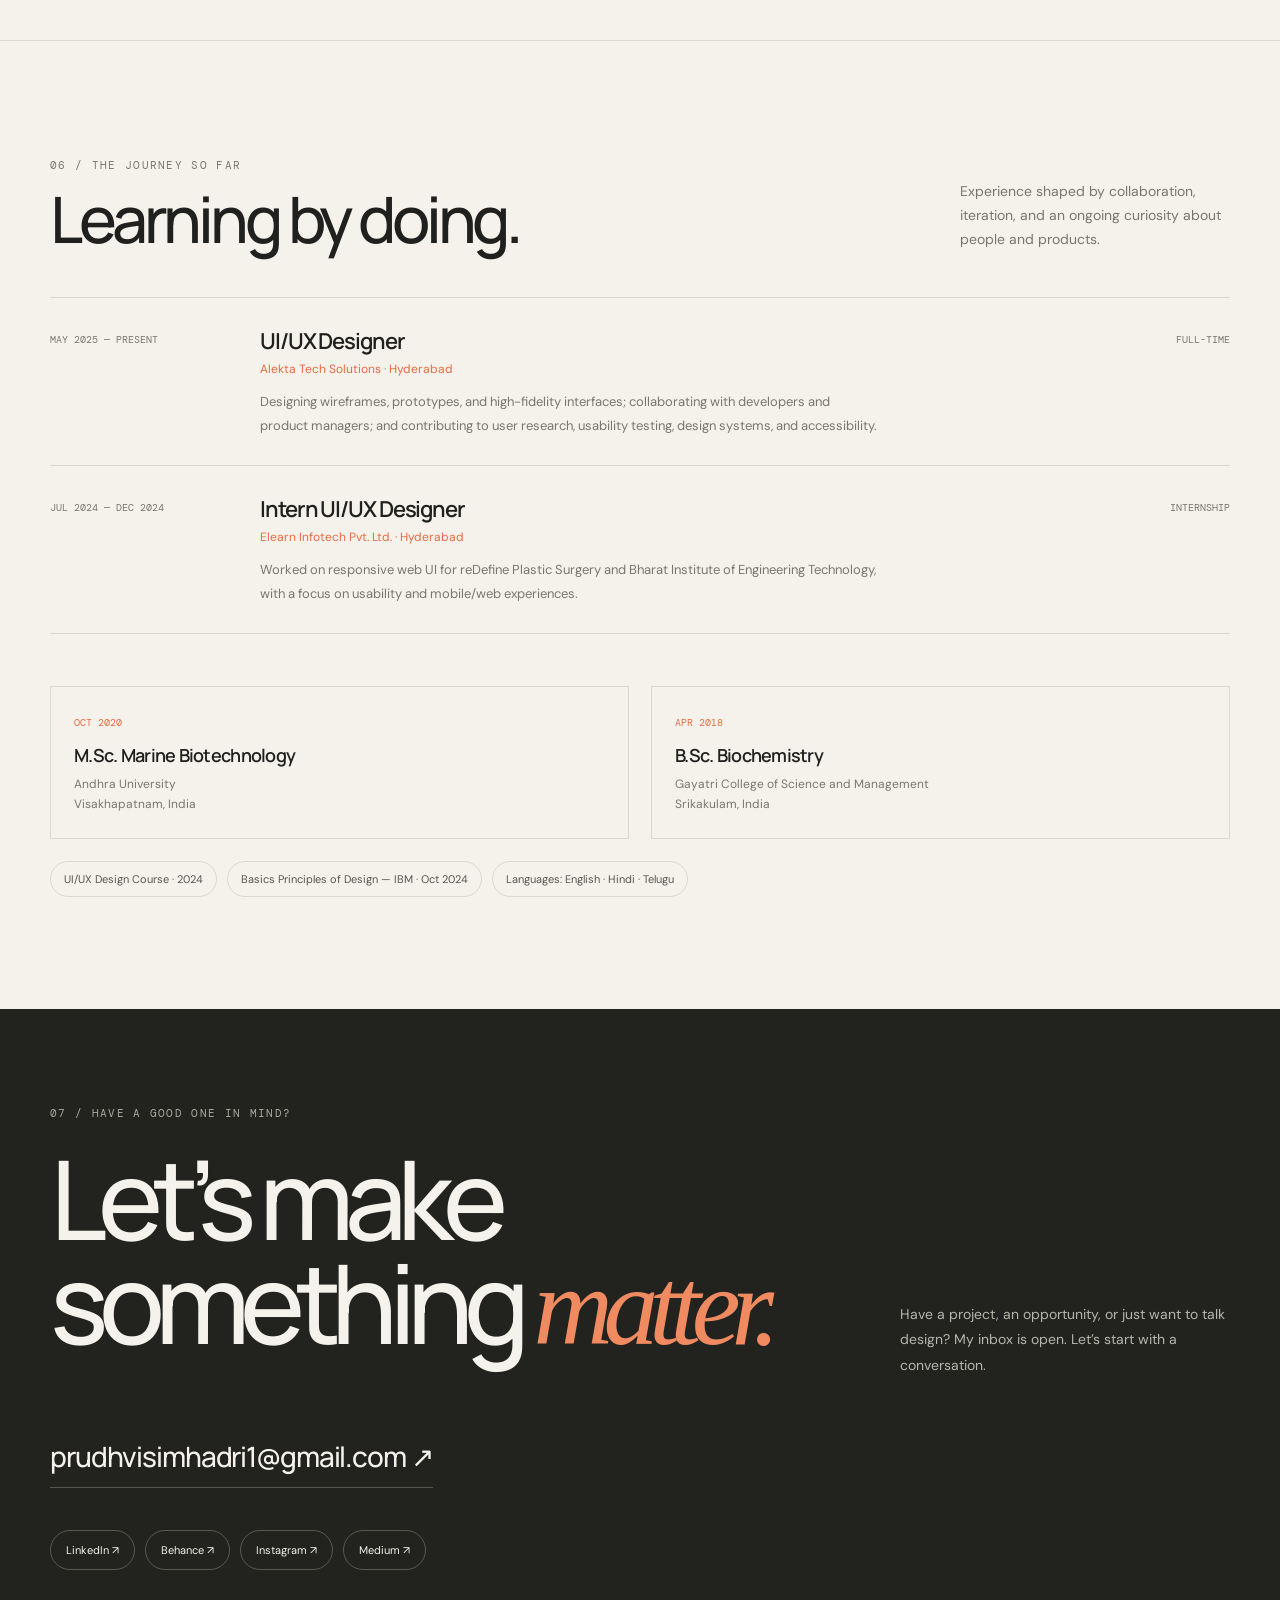
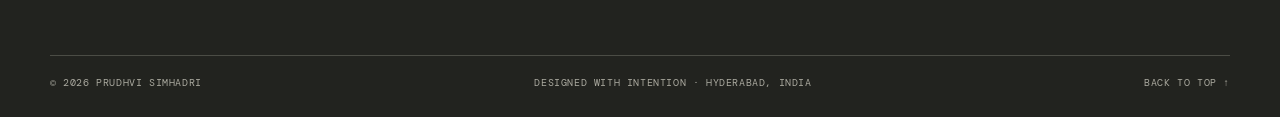
==== commit 4b5084ab: "Update index.html" ====
--- a/index.html
+++ b/index.html
@@ -44,7 +44,7 @@
           <p class="hero-intro">Hey, I’m Prudhvi — a UI/UX designer who turns complex ideas into clear, thoughtful digital experiences. I care about the details, the systems behind the screens, and the people using them.</p>
           <div class="hero-actions"><a class="btn btn-dark" href="#work">Explore my work <span class="arrow">↘</span></a><a class="btn btn-light" href="mailto:prudhvisimhadri1@gmail.com">Get in touch <span class="arrow">↗</span></a></div>
         </div>
-        <div class="hero-visual reveal"><div class="hero-index">THOUGHTFUL<br>BY DESIGN</div><div class="portrait-frame"><img src="Assets/portrait.jpg" alt="Prudhvi Simhadri, UI/UX Designer" fetchpriority="high"></div><div class="portrait-caption">Curious by nature. Designer by choice.</div></div>
+        <div class="hero-visual reveal"><div class="hero-index">THOUGHTFUL<br>BY DESIGN</div><div class="portrait-frame"<img src="/Assets/portrait.jpg" alt="Prudhvi Simhadri, UI/UX Designer" fetchpriority="high"></div><div class="portrait-caption">Curious by nature. Designer by choice.</div></div>
       </div>
       <div class="hero-bottom"><span>Research · Structure · Craft</span><span class="scroll-mark"><span></span> Scroll to explore</span><span>01 — 08</span></div>
     </section>
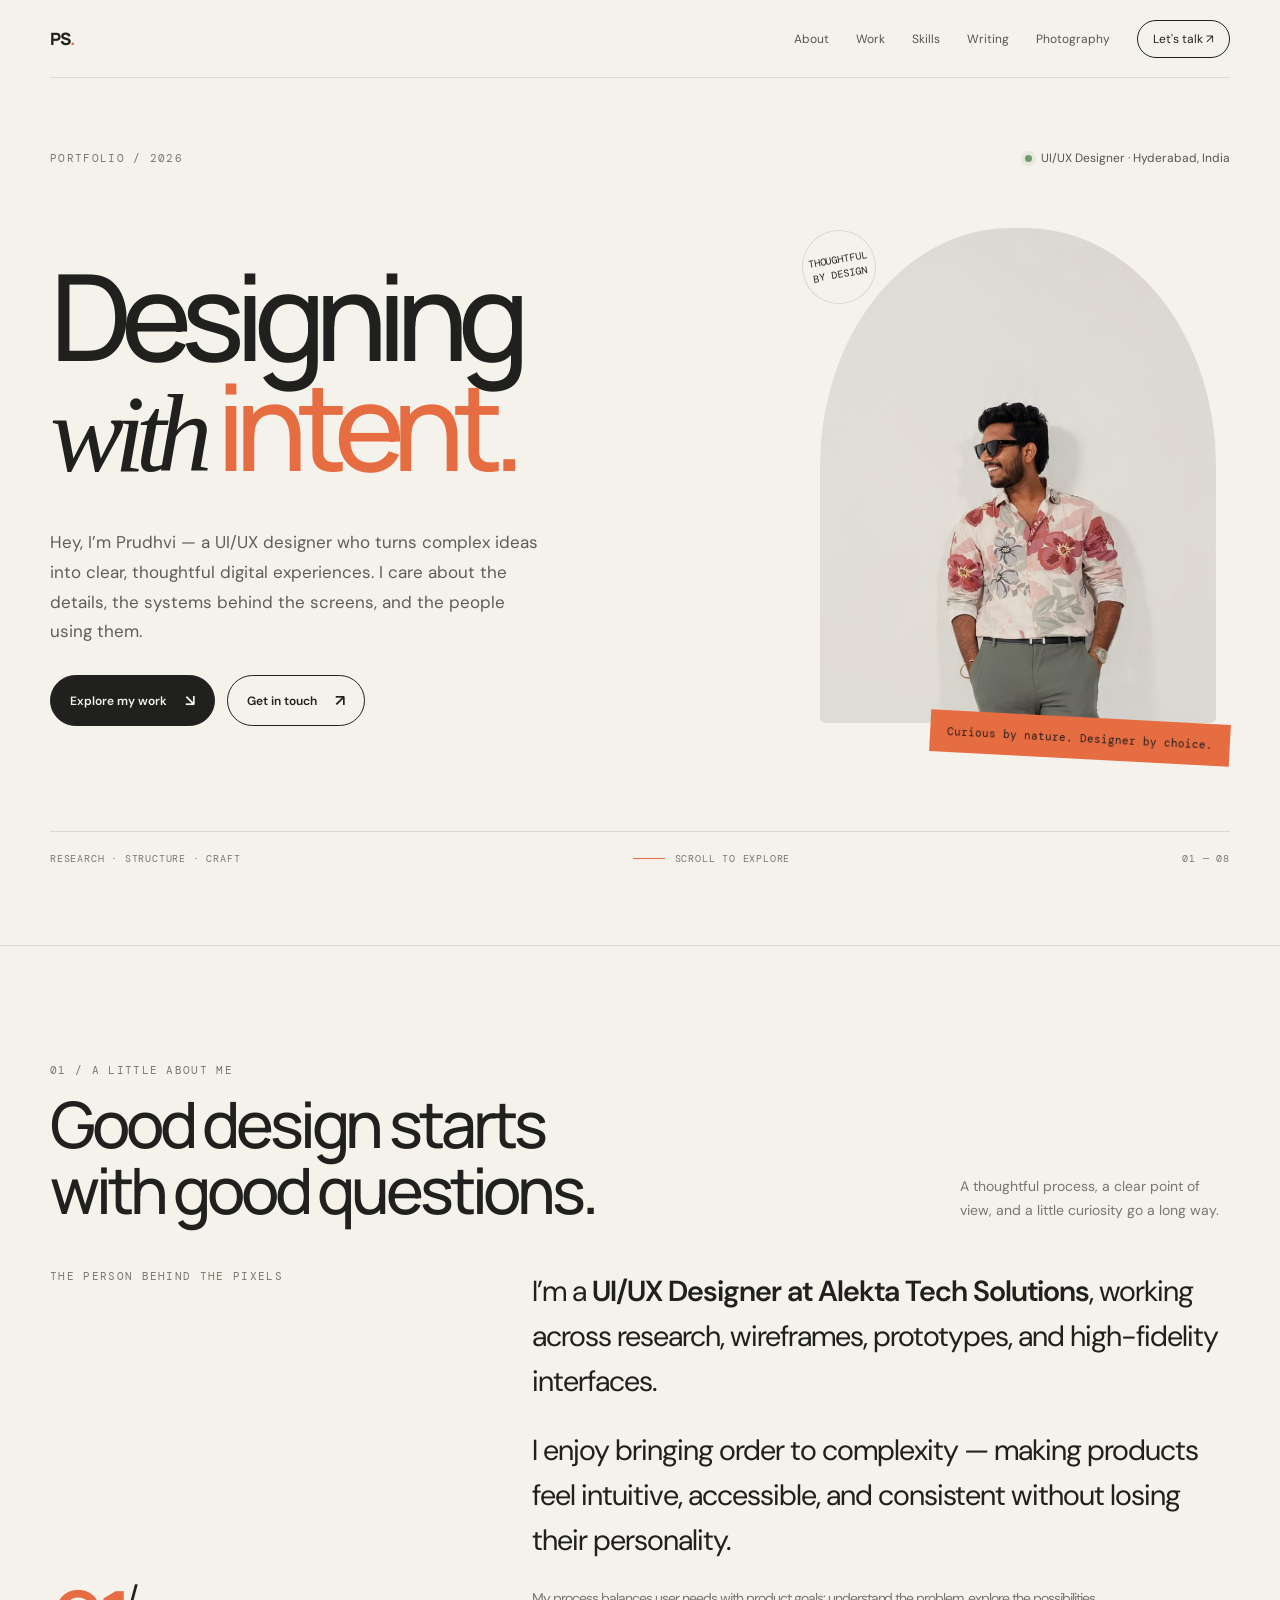
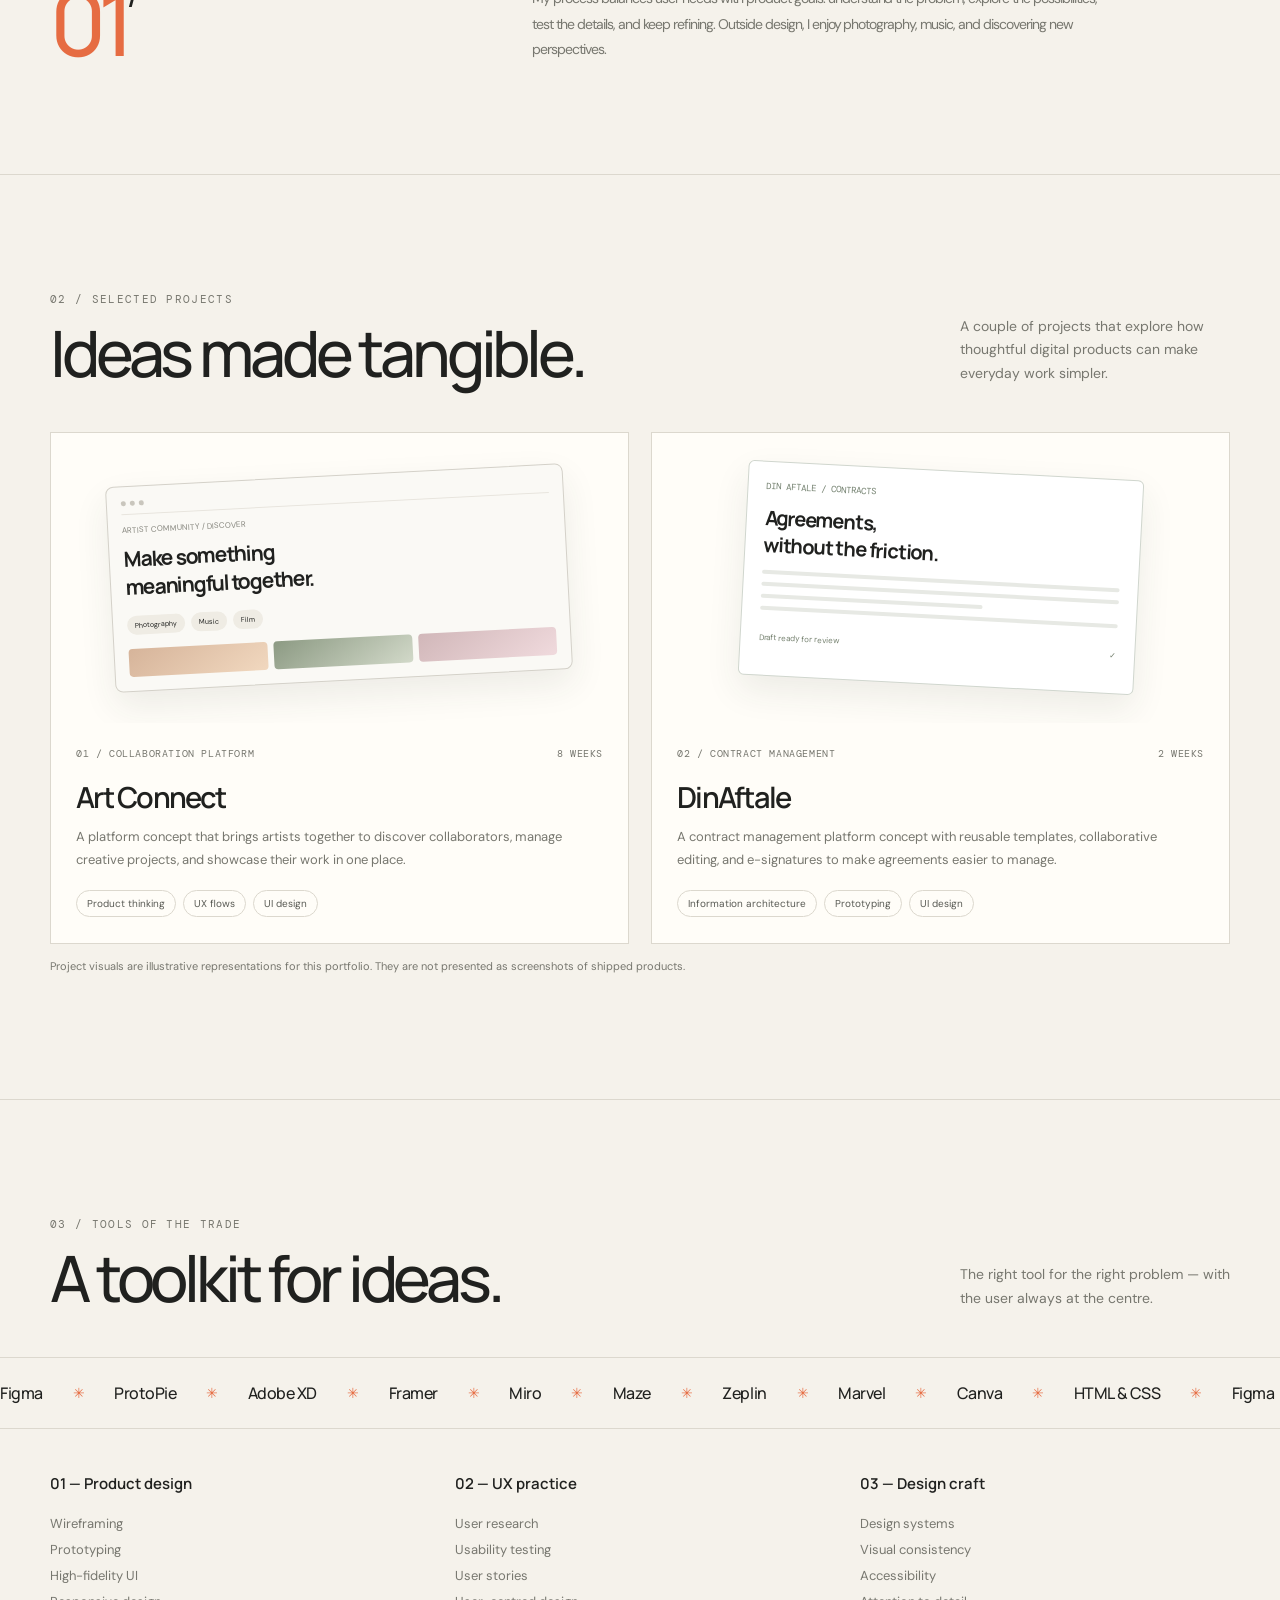
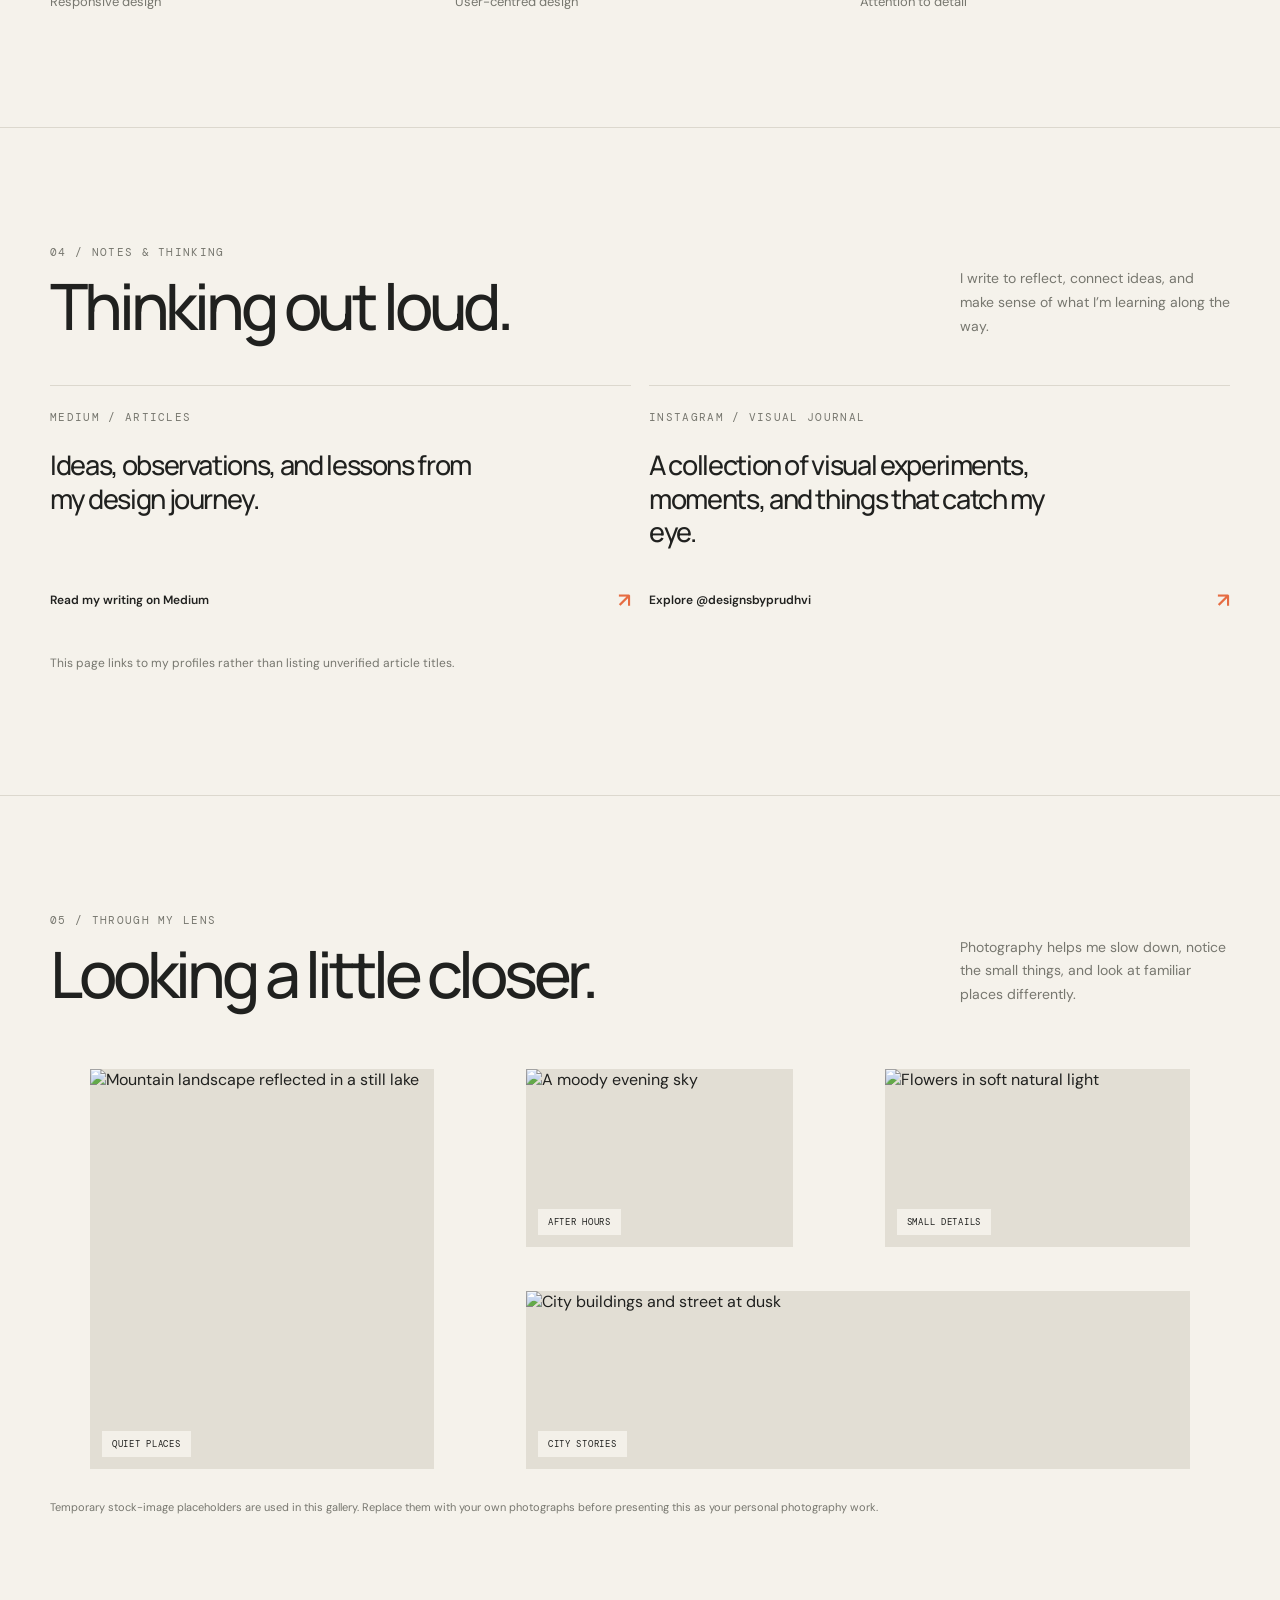
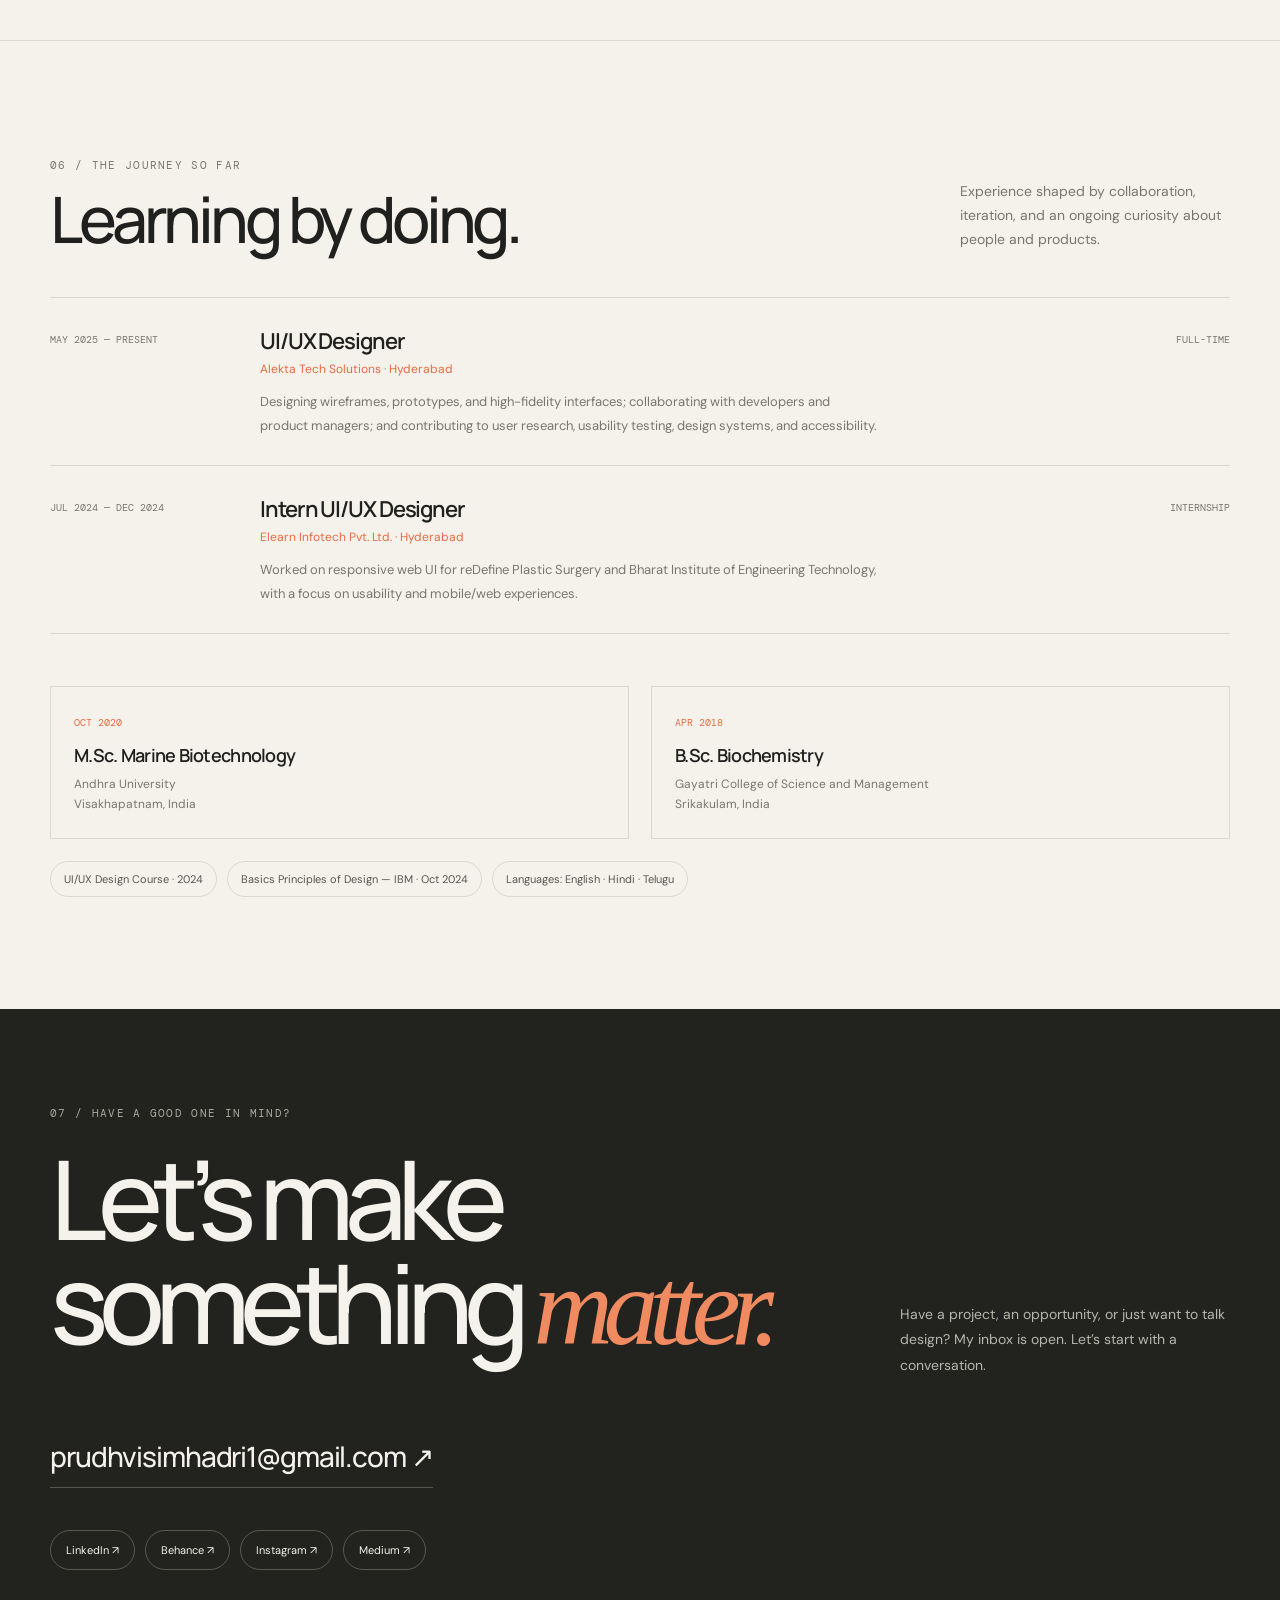
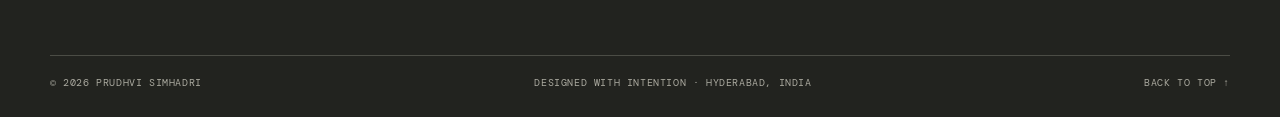
==== commit 07783c9b: "Photo Update" ====
--- a/index.html
+++ b/index.html
@@ -44,7 +44,7 @@
           <p class="hero-intro">Hey, I’m Prudhvi — a UI/UX designer who turns complex ideas into clear, thoughtful digital experiences. I care about the details, the systems behind the screens, and the people using them.</p>
           <div class="hero-actions"><a class="btn btn-dark" href="#work">Explore my work <span class="arrow">↘</span></a><a class="btn btn-light" href="mailto:prudhvisimhadri1@gmail.com">Get in touch <span class="arrow">↗</span></a></div>
         </div>
-        <div class="hero-visual reveal"><div class="hero-index">THOUGHTFUL<br>BY DESIGN</div><div class="portrait-frame"<img src="/Assets/portrait.jpg" alt="Prudhvi Simhadri, UI/UX Designer" fetchpriority="high"></div><div class="portrait-caption">Curious by nature. Designer by choice.</div></div>
+        <div class="hero-visual reveal"><div class="hero-index">THOUGHTFUL<br>BY DESIGN</div><div class="portrait-frame"><img src="/Assets/portrait.jpg" alt="Prudhvi Simhadri, UI/UX Designer" fetchpriority="high"></div><div class="portrait-caption">Curious by nature. Designer by choice.</div></div>
       </div>
       <div class="hero-bottom"><span>Research · Structure · Craft</span><span class="scroll-mark"><span></span> Scroll to explore</span><span>01 — 08</span></div>
     </section>
